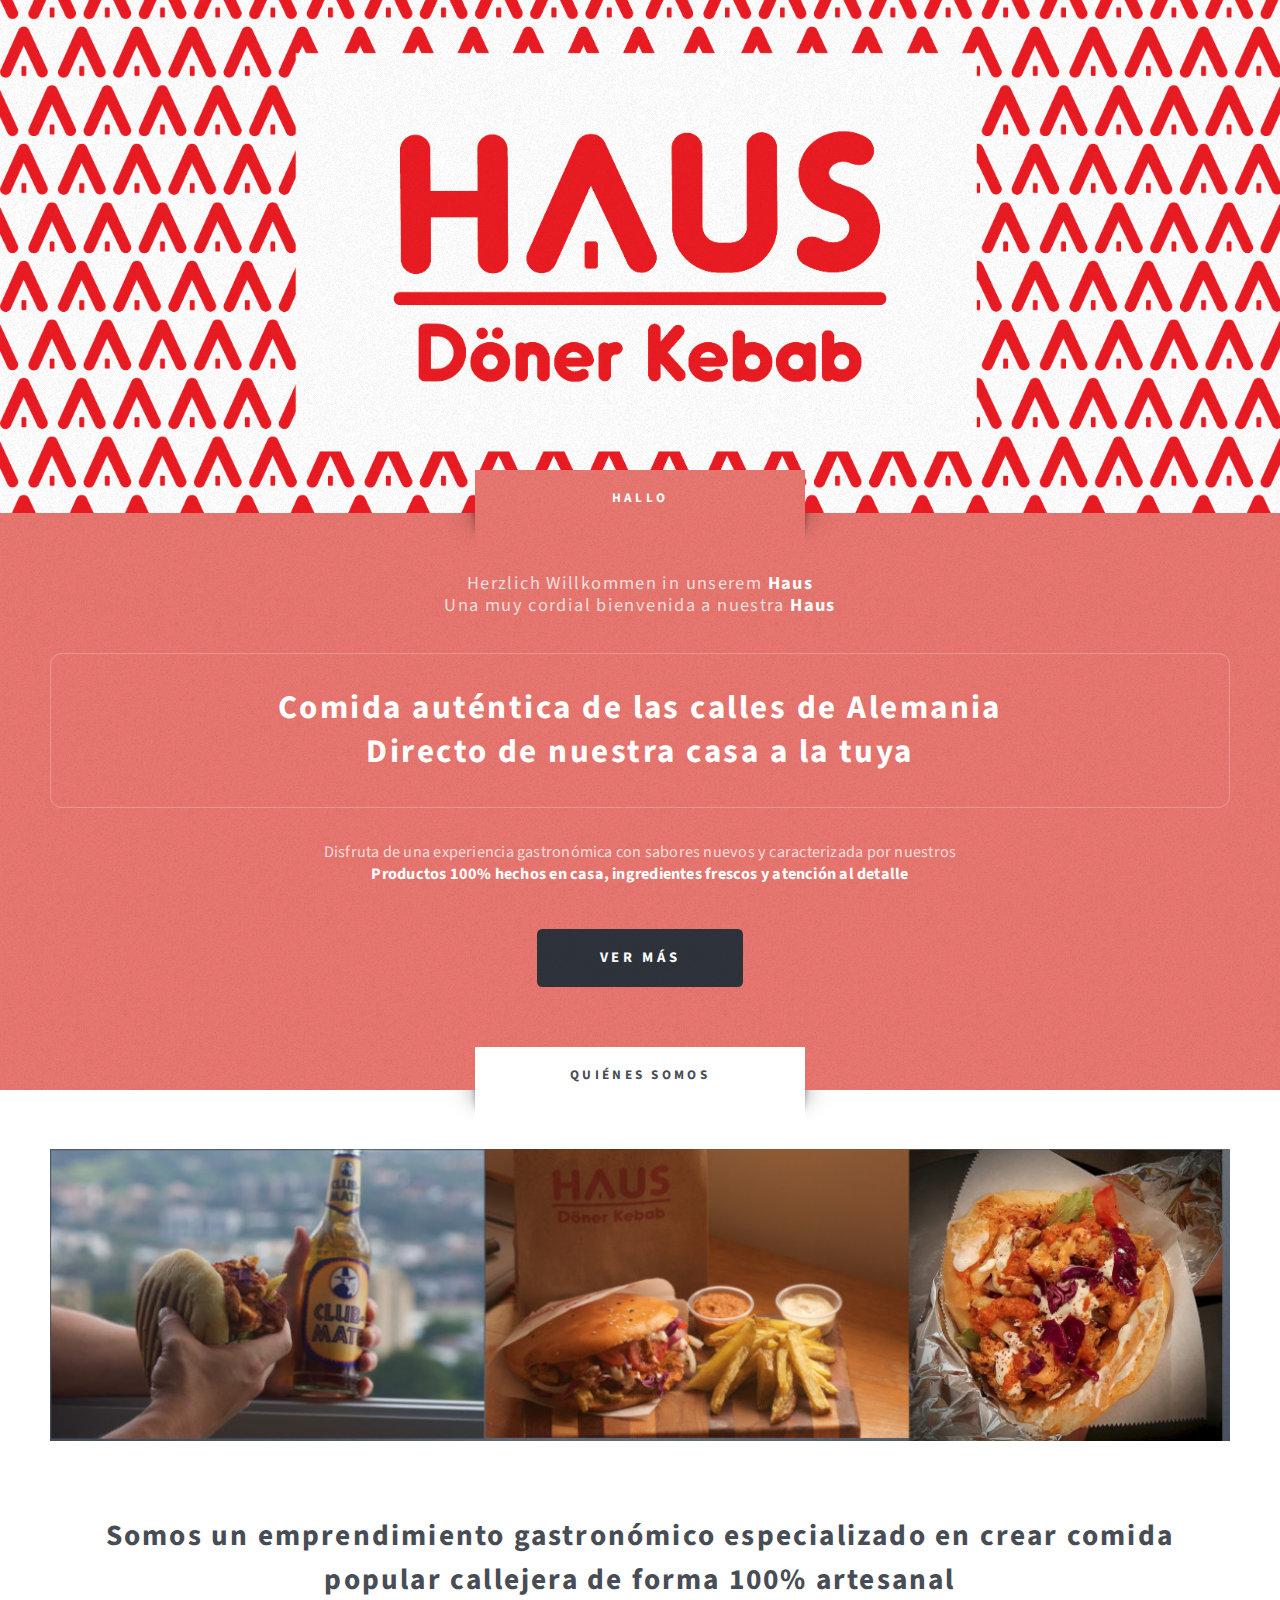
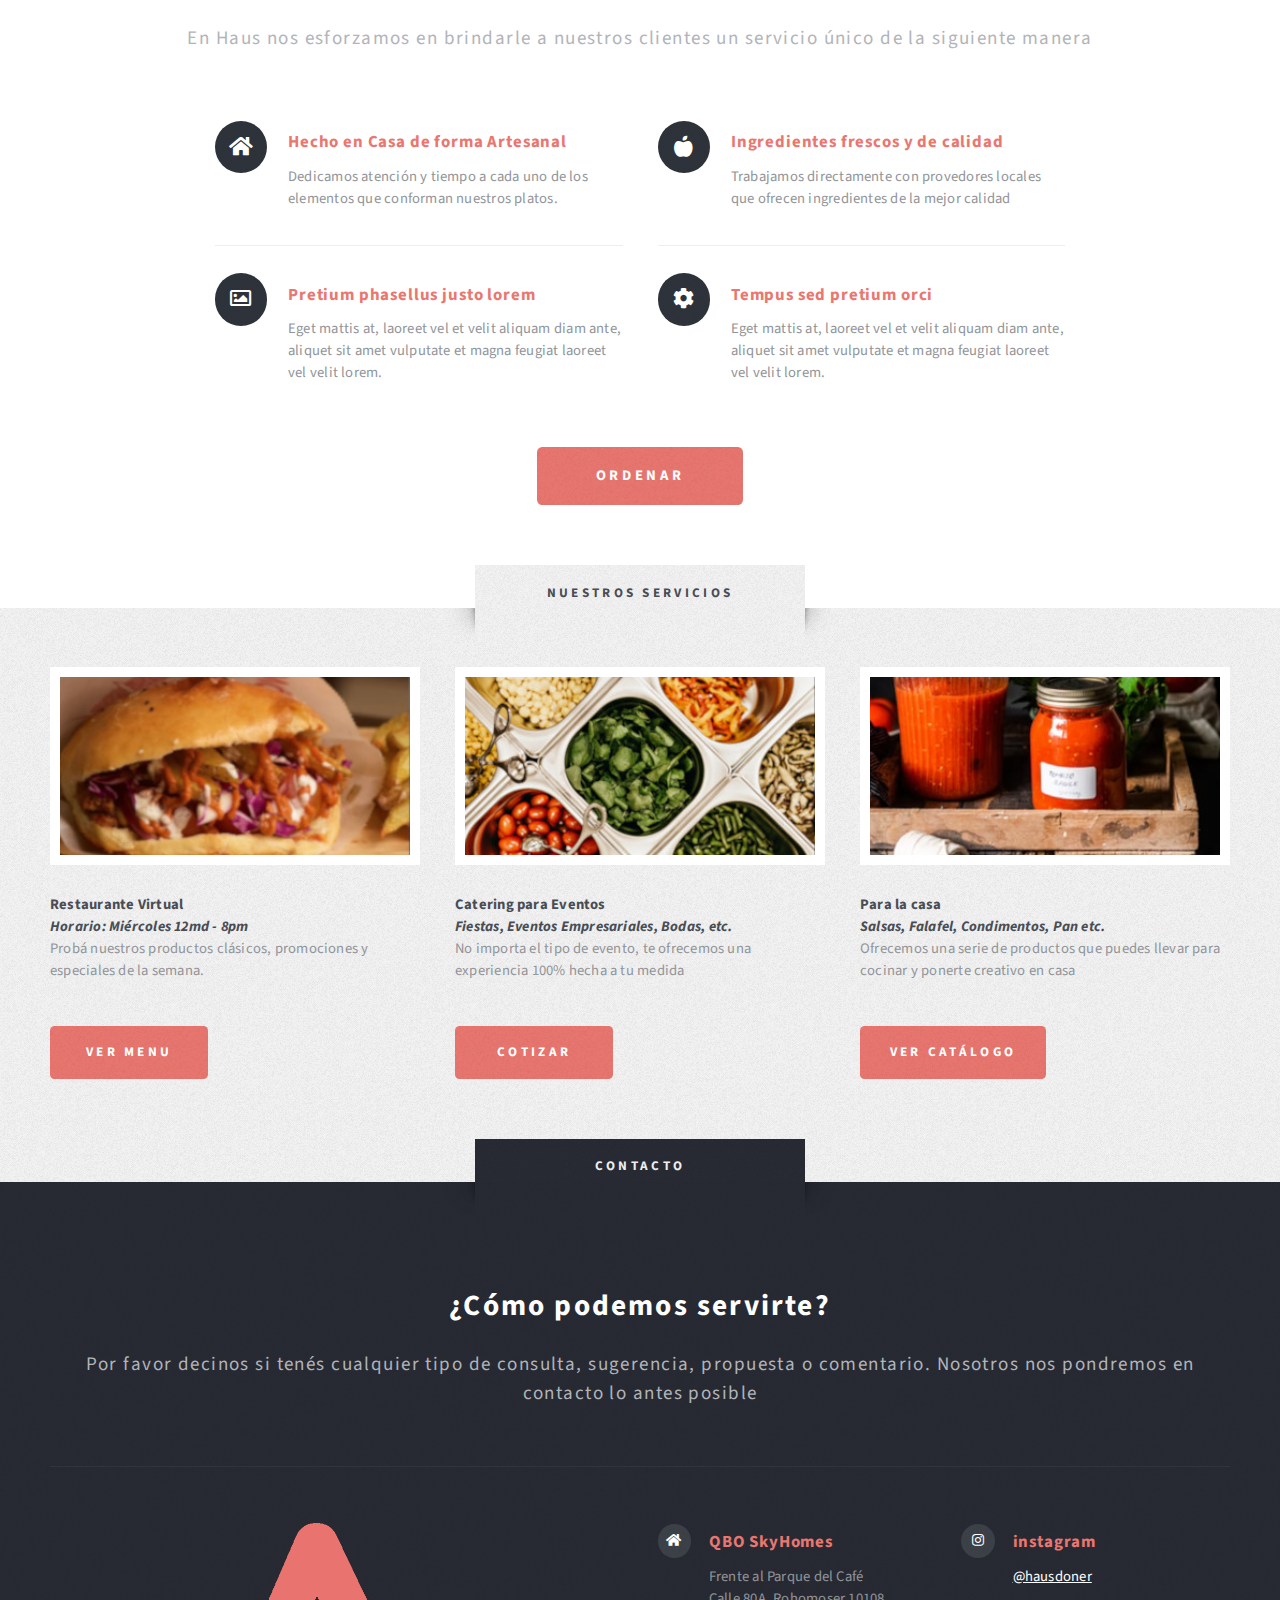
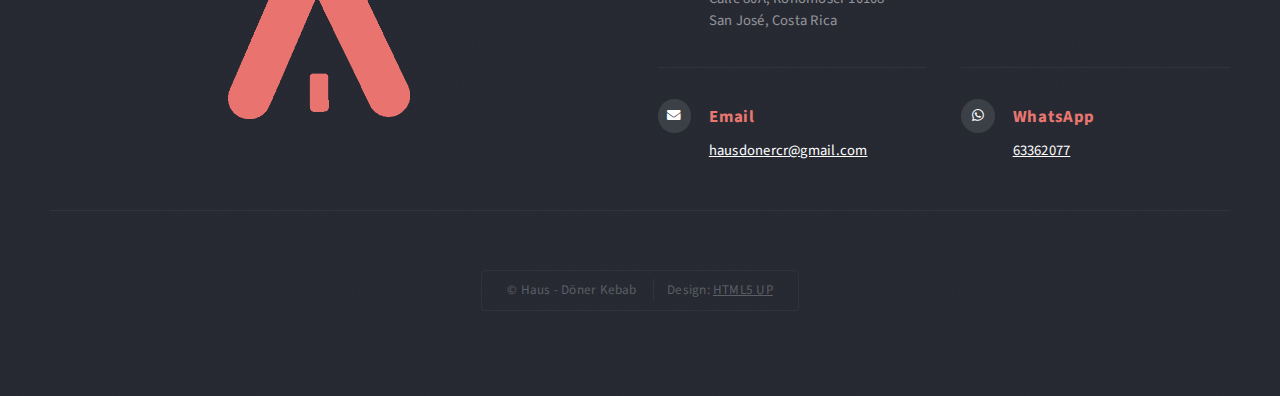
==== index.html @ 746ee737 "responsive logo" ====
<!DOCTYPE HTML>
<!--
	Escape Velocity by HTML5 UP
	html5up.net | @ajlkn
	Free for personal and commercial use under the CCA 3.0 license (html5up.net/license)
-->
<html>

<head>
	<title>Haus Döner Kebab</title>
	<meta charset="utf-8" />
	<meta name="viewport" content="width=device-width, initial-scale=1, user-scalable=no" />
	<link rel="stylesheet" href="assets/css/main.css" />
</head>

<body class="homepage is-preload">
	<div id="page-wrapper">

		<!-- Header -->
		<section id="header" class="wrapper">

			<!-- Logo -->
			<div id="logo">

			</div>

			<!-- Nav -->
			<nav id="nav">
				<ul>
					<li class="current"><a href="index.html">Home</a></li>
					<li><a href="#main">Quiénes Somos</a></li>
					<li><a href="right-sidebar.html">Right Sidebar</a></li>
					<li><a href="no-sidebar.html">No Sidebar</a></li>
				</ul>
			</nav>

		</section>

		<!-- Intro -->
		<section id="intro" class="wrapper style1">
			<div class="title">Hallo</div>
			<div class="container">
				<p class="style1">Herzlich Willkommen in unserem <strong>Haus</strong><br> Una muy
					cordial bienvenida a nuestra <strong>Haus</strong></p>
				<p class="style2">
					Comida auténtica de las calles de Alemania<br>
					Directo de nuestra casa a la tuya
				</p>
				<p class="style3">
					Disfruta de una experiencia gastronómica con sabores nuevos y caracterizada por
					nuestros<br>
					<strong>Productos 100% hechos en casa, ingredientes frescos y atención al
						detalle</strong>
				</p>
				<ul class="actions">
					<li><a href="#main" class="button style3 large">Ver más</a></li>
				</ul>
			</div>
		</section <!-- Main -->
		<section id="main" class="wrapper style2">
			<div class="title">Quiénes somos</div>
			<div class="container">

				<!-- Image -->
				<a href="#" class="image featured">
					<img src="images/pic01.jpg" alt="" />
				</a>

				<!-- Features -->
				<section id="features">
					<header class="style1">
						<h2>Somos un emprendimiento gastronómico especializado en crear comida
							popular callejera de forma 100% artesanal</h2>
						<p>En Haus nos esforzamos en brindarle a nuestros clientes un servicio
							único de la siguiente manera</p>
					</header>
					<div class="feature-list">
						<div class="row">
							<div class="col-6 col-12-medium">
								<section>
									<h3 class="icon solid fa-home">Hecho en Casa de forma Artesanal</h3>
									<p>Dedicamos atención y tiempo a cada uno de los elementos que conforman nuestros platos.
									</p>
								</section>
							</div>
							<div class="col-6 col-12-medium">
								<section>
									<h3 class="icon solid fa-apple-alt">Ingredientes frescos y de calidad</h3>
									<p>Trabajamos directamente con provedores locales que ofrecen ingredientes de la mejor calidad 
									</p>
								</section>
							</div>
							<div class="col-6 col-12-medium">
								<section>
									<h3 class="icon fa-image">Pretium phasellus
										justo lorem</h3>
									<p>Eget mattis at, laoreet vel et velit aliquam
										diam ante, aliquet sit amet vulputate et
										magna feugiat laoreet vel velit lorem.
									</p>
								</section>
							</div>
							<div class="col-6 col-12-medium">
								<section>
									<h3 class="icon solid fa-cog">Tempus sed pretium
										orci</h3>
									<p>Eget mattis at, laoreet vel et velit aliquam
										diam ante, aliquet sit amet vulputate et
										magna feugiat laoreet vel velit lorem.
									</p>
								</section>
							</div>

						</div>
					</div>
					<ul class="actions special">
						<li><a href="#servicios" class="button style1 large">Ordenar</a></li>
					</ul>
				</section>

			</div>
		</section>

		<!-- Highlights -->
		<section id="servicios" class="wrapper style3">
			<div class="title">Nuestros Servicios</div>
			<div class="container">
				<div class="row aln-center">
					<div class="col-4 col-12-medium">
						<section class="highlight">
							<a href="#" class="image featured"><img src="images/pic02.jpg"
									alt="" /></a>
							<h3><a href="https://hausdonerkebab.ola.click/products">Restaurante
									Virtual</a></h3>
							<p><em><strong>Horario: Miércoles 12md - 8pm</strong></em>
								<br>Probá nuestros productos clásicos, promociones y
								especiales de la semana.<br>
							</p>
							<ul class="actions">
								<li><a href="https://hausdonerkebab.ola.click/products"
										class="button style1">Ver Menu</a></li>
							</ul>
						</section>
					</div>
					<div class="col-4 col-12-medium">
						<section class="highlight">
							<a href="#" class="image featured"><img src="images/buffet1.jpg"
									alt="" /></a>
							<h3><a href="#">Catering para Eventos</a></h3>
							<p><em><strong>Fiestas, Eventos Empresariales, Bodas, etc. </strong></em><br>
							No importa el tipo de evento, te ofrecemos una experiencia 100% hecha a tu medida
							</p>
							<ul class="actions">
								<li><a href="#" class="button style1">Cotizar</a></li>
							</ul>
						</section>
					</div>
					<div class="col-4 col-12-medium">
						<section class="highlight">
							<a href="#" class="image featured"><img src="images/salsas.jpg"
									alt="" /></a>
							<h3><a href="#">Para la casa</a></h3>
							<p><em><strong>Salsas, Falafel, Condimentos, Pan
										etc.</strong></em><br>
								Ofrecemos una serie de productos que puedes llevar para
								cocinar y ponerte
								creativo en casa</p>
							<ul class="actions">
								<li><a href="https://wa.me/c/50663362077"
										class="button style1">Ver Catálogo</a>
								</li>
							</ul>
						</section>
					</div>
				</div>
			</div>
		</section>

		<!-- Footer -->
		<section id="footer" class="wrapper">
			<div class="title">Contacto</div>
			<div class="container">
				<header class="style1">
					<h2>¿Cómo podemos servirte?</h2>
					<p>
						Por favor decinos si tenés cualquier tipo de consulta, sugerencia,
						propuesta o comentario.
						Nosotros nos pondremos en contacto lo antes posible
					</p>
				</header>
				<div class="row">
					<div id="a-logo" class="col-6 col-12-medium"
						style="background: url('images/A-Logo2.png');background-size:30%;background-repeat: no-repeat; background-position: center;">
					</div>
					<div class="col-6 col-12-medium">

						<!-- Contact -->
						<section class="feature-list small">
							<div class="row">
								<div class="col-6 col-12-small">
									<section>
										<h3 class="icon solid fa-home">QBO
											SkyHomes
										</h3>
										<p>
											Frente al Parque del Café<br>
											Calle 80A, Rohomoser 10108<br>
											San José, Costa Rica
										</p>
									</section>
								</div>
								<div class="col-6 col-12-small">
									<section>
										<h3 class="icon brands fa-instagram">
											instagram</h3>
										<p>
											<a
												href="https://instagram.com/hausdoner">@hausdoner</a><br />
										</p>
									</section>
								</div>
								<div class="col-6 col-12-small">
									<section>
										<h3 class="icon solid fa-envelope">Email
										</h3>
										<p>
											<a
												href="mailto: hausdonercr@gmail.com">hausdonercr@gmail.com</a>
										</p>
									</section>
								</div>
								<div class="col-6 col-12-small">
									<section>
										<h3 class="icon brands fa-whatsapp">
											WhatsApp</h3>
										<p>
											<a
												href="https://wa.me/50663362077">63362077</a>
										</p>
									</section>
								</div>
							</div>
						</section>

					</div>
				</div>
				<div id="copyright">
					<ul>
						<li>&copy; Haus - Döner Kebab</li>
						<li>Design: <a href="http://html5up.net">HTML5 UP</a></li>
					</ul>
				</div>
			</div>
		</section>

	</div>

	<!-- Scripts -->
	<script src="assets/js/jquery.min.js"></script>
	<script src="assets/js/jquery.dropotron.min.js"></script>
	<script src="assets/js/browser.min.js"></script>
	<script src="assets/js/breakpoints.min.js"></script>
	<script src="assets/js/util.js"></script>
	<script src="assets/js/main.js"></script>

</body>

</html>
---- assets/css/main.css ----
@import url("fontawesome-all.min.css");
@import url("https://fonts.googleapis.com/css?family=Source+Sans+Pro:400,400italic,700,900");

/*
	Escape Velocity by HTML5 UP
	html5up.net | @ajlkn
	Free for personal and commercial use under the CCA 3.0 license (html5up.net/license)
*/

html, body, div, span, applet, object,
iframe, h1, h2, h3, h4, h5, h6, p, blockquote,
pre, a, abbr, acronym, address, big, cite,
code, del, dfn, em, img, ins, kbd, q, s, samp,
small, strike, strong, sub, sup, tt, var, b,
u, i, center, dl, dt, dd, ol, ul, li, fieldset,
form, label, legend, table, caption, tbody,
tfoot, thead, tr, th, td, article, aside,
canvas, details, embed, figure, figcaption,
footer, header, hgroup, menu, nav, output, ruby,
section, summary, time, mark, audio, video {
	margin: 0;
	padding: 0;
	border: 0;
	font-size: 100%;
	font: inherit;
	vertical-align: baseline;}

article, aside, details, figcaption, figure,
footer, header, hgroup, menu, nav, section {
	display: block;}

body {
	line-height: 1;
}

ol, ul {
	list-style: none;
}

blockquote, q {
	quotes: none;
}

	blockquote:before, blockquote:after, q:before, q:after {
		content: '';
		content: none;
	}

table {
	border-collapse: collapse;
	border-spacing: 0;
}

body {
	-webkit-text-size-adjust: none;
}

mark {
	background-color: transparent;
	color: inherit;
}

input::-moz-focus-inner {
	border: 0;
	padding: 0;
}

input, select, textarea {
	-moz-appearance: none;
	-webkit-appearance: none;
	-ms-appearance: none;
	appearance: none;
}

/* Basic */

	@-ms-viewport {
		width: device-width;
	}

	html {
		box-sizing: border-box;
	}

	*, *:before, *:after {
		box-sizing: inherit;
	}

	body.is-preload *, body.is-preload *:before, body.is-preload *:after {
		-moz-animation: none !important;
		-webkit-animation: none !important;
		-ms-animation: none !important;
		animation: none !important;
		-moz-transition: none !important;
		-webkit-transition: none !important;
		-ms-transition: none !important;
		transition: none !important;
	}

	body, input, textarea, select {
		font-family: 'Source Sans Pro', sans-serif;
		font-weight: 400;
		color: #919499;
		font-size: 14pt;
		line-height: 1.75em;
		letter-spacing: 0.025em;
	}

	h1, h2, h3, h4, h5, h6 {
		font-weight: 700;
		color: #484d55;
	}

		h1 a, h2 a, h3 a, h4 a, h5 a, h6 a {
			color: inherit;
			text-decoration: none;
		}

	a {
		-moz-transition: color .25s ease-in-out;
		-webkit-transition: color .25s ease-in-out;
		-ms-transition: color .25s ease-in-out;
		transition: color .25s ease-in-out;
		text-decoration: underline;
		color: #717479;
	}

		a:hover {
			text-decoration: none;
		}

	strong, b {
		font-weight: 700;
		color: #484d55;
	}

	blockquote {
		border-left: solid 0.5em #ddd;
		padding: 1em 0 1em 2em;
		font-style: italic;
	}

	em, i {
		font-style: italic;
	}

	hr {
		border: 0;
		border-top: solid 1px #ddd;
		margin: 2em 0 2em 0;
	}

	sub {
		position: relative;
		top: 0.5em;
		font-size: 0.8em;
	}

	sup {
		position: relative;
		top: -0.5em;
		font-size: 0.8em;
	}

	.nobr {
		white-space: nowrap;
	}

	br.clear {
		clear: both;
	}

	p, ul, ol, dl, table, blockquote, form {
		margin-bottom: 2em;
	}

/* Container */

	.container {
		margin: 0 auto;
		max-width: 100%;
		width: 68em;
	}

		@media screen and (max-width: 1680px) {

			.container {
				width: 70em;
			}

		}

		@media screen and (max-width: 1280px) {

			.container {
				width: calc(100% - 100px);
			}

		}

		@media screen and (max-width: 980px) {

			.container {
				width: calc(100% - 100px);
			}

		}

		@media screen and (max-width: 736px) {

			.container {
				width: calc(100% - 40px);
			}

		}

/* Row */

	.row {
		display: flex;
		flex-wrap: wrap;
		box-sizing: border-box;
		align-items: stretch;
	}

		.row > * {
			box-sizing: border-box;
		}

		.row.gtr-uniform > * > :last-child {
			margin-bottom: 0;
		}

		.row.aln-left {
			justify-content: flex-start;
		}

		.row.aln-center {
			justify-content: center;
		}

		.row.aln-right {
			justify-content: flex-end;
		}

		.row.aln-top {
			align-items: flex-start;
		}

		.row.aln-middle {
			align-items: center;
		}

		.row.aln-bottom {
			align-items: flex-end;
		}

		.row > .imp {
			order: -1;
		}

		.row > .col-1 {
			width: 8.33333%;
		}

		.row > .off-1 {
			margin-left: 8.33333%;
		}

		.row > .col-2 {
			width: 16.66667%;
		}

		.row > .off-2 {
			margin-left: 16.66667%;
		}

		.row > .col-3 {
			width: 25%;
		}

		.row > .off-3 {
			margin-left: 25%;
		}

		.row > .col-4 {
			width: 33.33333%;
		}

		.row > .off-4 {
			margin-left: 33.33333%;
		}

		.row > .col-5 {
			width: 41.66667%;
		}

		.row > .off-5 {
			margin-left: 41.66667%;
		}

		.row > .col-6 {
			width: 50%;
		}

		.row > .off-6 {
			margin-left: 50%;
		}

		.row > .col-7 {
			width: 58.33333%;
		}

		.row > .off-7 {
			margin-left: 58.33333%;
		}

		.row > .col-8 {
			width: 66.66667%;
		}

		.row > .off-8 {
			margin-left: 66.66667%;
		}

		.row > .col-9 {
			width: 75%;
		}

		.row > .off-9 {
			margin-left: 75%;
		}

		.row > .col-10 {
			width: 83.33333%;
		}

		.row > .off-10 {
			margin-left: 83.33333%;
		}

		.row > .col-11 {
			width: 91.66667%;
		}

		.row > .off-11 {
			margin-left: 91.66667%;
		}

		.row > .col-12 {
			width: 100%;
		}

		.row > .off-12 {
			margin-left: 100%;
		}

		.row.gtr-0 {
			margin-top: 0px;
			margin-left: 0px;
		}

			.row.gtr-0 > * {
				padding: 0px 0 0 0px;
			}

			.row.gtr-0.gtr-uniform {
				margin-top: 0px;
			}

				.row.gtr-0.gtr-uniform > * {
					padding-top: 0px;
				}

		.row.gtr-25 {
			margin-top: -12.5px;
			margin-left: -12.5px;
		}

			.row.gtr-25 > * {
				padding: 12.5px 0 0 12.5px;
			}

			.row.gtr-25.gtr-uniform {
				margin-top: -12.5px;
			}

				.row.gtr-25.gtr-uniform > * {
					padding-top: 12.5px;
				}

		.row.gtr-50 {
			margin-top: -25px;
			margin-left: -25px;
		}

			.row.gtr-50 > * {
				padding: 25px 0 0 25px;
			}

			.row.gtr-50.gtr-uniform {
				margin-top: -25px;
			}

				.row.gtr-50.gtr-uniform > * {
					padding-top: 25px;
				}

		.row {
			margin-top: -50px;
			margin-left: -50px;
		}

			.row > * {
				padding: 50px 0 0 50px;
			}

			.row.gtr-uniform {
				margin-top: -50px;
			}

				.row.gtr-uniform > * {
					padding-top: 50px;
				}

		.row.gtr-150 {
			margin-top: -75px;
			margin-left: -75px;
		}

			.row.gtr-150 > * {
				padding: 75px 0 0 75px;
			}

			.row.gtr-150.gtr-uniform {
				margin-top: -75px;
			}

				.row.gtr-150.gtr-uniform > * {
					padding-top: 75px;
				}

		.row.gtr-200 {
			margin-top: -100px;
			margin-left: -100px;
		}

			.row.gtr-200 > * {
				padding: 100px 0 0 100px;
			}

			.row.gtr-200.gtr-uniform {
				margin-top: -100px;
			}

				.row.gtr-200.gtr-uniform > * {
					padding-top: 100px;
				}

		@media screen and (max-width: 1680px) {

			.row {
				display: flex;
				flex-wrap: wrap;
				box-sizing: border-box;
				align-items: stretch;
			}

				.row > * {
					box-sizing: border-box;
				}

				.row.gtr-uniform > * > :last-child {
					margin-bottom: 0;
				}

				.row.aln-left {
					justify-content: flex-start;
				}

				.row.aln-center {
					justify-content: center;
				}

				.row.aln-right {
					justify-content: flex-end;
				}

				.row.aln-top {
					align-items: flex-start;
				}

				.row.aln-middle {
					align-items: center;
				}

				.row.aln-bottom {
					align-items: flex-end;
				}

				.row > .imp-xlarge {
					order: -1;
				}

				.row > .col-1-xlarge {
					width: 8.33333%;
				}

				.row > .off-1-xlarge {
					margin-left: 8.33333%;
				}

				.row > .col-2-xlarge {
					width: 16.66667%;
				}

				.row > .off-2-xlarge {
					margin-left: 16.66667%;
				}

				.row > .col-3-xlarge {
					width: 25%;
				}

				.row > .off-3-xlarge {
					margin-left: 25%;
				}

				.row > .col-4-xlarge {
					width: 33.33333%;
				}

				.row > .off-4-xlarge {
					margin-left: 33.33333%;
				}

				.row > .col-5-xlarge {
					width: 41.66667%;
				}

				.row > .off-5-xlarge {
					margin-left: 41.66667%;
				}

				.row > .col-6-xlarge {
					width: 50%;
				}

				.row > .off-6-xlarge {
					margin-left: 50%;
				}

				.row > .col-7-xlarge {
					width: 58.33333%;
				}

				.row > .off-7-xlarge {
					margin-left: 58.33333%;
				}

				.row > .col-8-xlarge {
					width: 66.66667%;
				}

				.row > .off-8-xlarge {
					margin-left: 66.66667%;
				}

				.row > .col-9-xlarge {
					width: 75%;
				}

				.row > .off-9-xlarge {
					margin-left: 75%;
				}

				.row > .col-10-xlarge {
					width: 83.33333%;
				}

				.row > .off-10-xlarge {
					margin-left: 83.33333%;
				}

				.row > .col-11-xlarge {
					width: 91.66667%;
				}

				.row > .off-11-xlarge {
					margin-left: 91.66667%;
				}

				.row > .col-12-xlarge {
					width: 100%;
				}

				.row > .off-12-xlarge {
					margin-left: 100%;
				}

				.row.gtr-0 {
					margin-top: 0px;
					margin-left: 0px;
				}

					.row.gtr-0 > * {
						padding: 0px 0 0 0px;
					}

					.row.gtr-0.gtr-uniform {
						margin-top: 0px;
					}

						.row.gtr-0.gtr-uniform > * {
							padding-top: 0px;
						}

				.row.gtr-25 {
					margin-top: -12.5px;
					margin-left: -12.5px;
				}

					.row.gtr-25 > * {
						padding: 12.5px 0 0 12.5px;
					}

					.row.gtr-25.gtr-uniform {
						margin-top: -12.5px;
					}

						.row.gtr-25.gtr-uniform > * {
							padding-top: 12.5px;
						}

				.row.gtr-50 {
					margin-top: -25px;
					margin-left: -25px;
				}

					.row.gtr-50 > * {
						padding: 25px 0 0 25px;
					}

					.row.gtr-50.gtr-uniform {
						margin-top: -25px;
					}

						.row.gtr-50.gtr-uniform > * {
							padding-top: 25px;
						}

				.row {
					margin-top: -50px;
					margin-left: -50px;
				}

					.row > * {
						padding: 50px 0 0 50px;
					}

					.row.gtr-uniform {
						margin-top: -50px;
					}

						.row.gtr-uniform > * {
							padding-top: 50px;
						}

				.row.gtr-150 {
					margin-top: -75px;
					margin-left: -75px;
				}

					.row.gtr-150 > * {
						padding: 75px 0 0 75px;
					}

					.row.gtr-150.gtr-uniform {
						margin-top: -75px;
					}

						.row.gtr-150.gtr-uniform > * {
							padding-top: 75px;
						}

				.row.gtr-200 {
					margin-top: -100px;
					margin-left: -100px;
				}

					.row.gtr-200 > * {
						padding: 100px 0 0 100px;
					}

					.row.gtr-200.gtr-uniform {
						margin-top: -100px;
					}

						.row.gtr-200.gtr-uniform > * {
							padding-top: 100px;
						}

		}

		@media screen and (max-width: 1280px) {

			.row {
				display: flex;
				flex-wrap: wrap;
				box-sizing: border-box;
				align-items: stretch;
			}

				.row > * {
					box-sizing: border-box;
				}

				.row.gtr-uniform > * > :last-child {
					margin-bottom: 0;
				}

				.row.aln-left {
					justify-content: flex-start;
				}

				.row.aln-center {
					justify-content: center;
				}

				.row.aln-right {
					justify-content: flex-end;
				}

				.row.aln-top {
					align-items: flex-start;
				}

				.row.aln-middle {
					align-items: center;
				}

				.row.aln-bottom {
					align-items: flex-end;
				}

				.row > .imp-large {
					order: -1;
				}

				.row > .col-1-large {
					width: 8.33333%;
				}

				.row > .off-1-large {
					margin-left: 8.33333%;
				}

				.row > .col-2-large {
					width: 16.66667%;
				}

				.row > .off-2-large {
					margin-left: 16.66667%;
				}

				.row > .col-3-large {
					width: 25%;
				}

				.row > .off-3-large {
					margin-left: 25%;
				}

				.row > .col-4-large {
					width: 33.33333%;
				}

				.row > .off-4-large {
					margin-left: 33.33333%;
				}

				.row > .col-5-large {
					width: 41.66667%;
				}

				.row > .off-5-large {
					margin-left: 41.66667%;
				}

				.row > .col-6-large {
					width: 50%;
				}

				.row > .off-6-large {
					margin-left: 50%;
				}

				.row > .col-7-large {
					width: 58.33333%;
				}

				.row > .off-7-large {
					margin-left: 58.33333%;
				}

				.row > .col-8-large {
					width: 66.66667%;
				}

				.row > .off-8-large {
					margin-left: 66.66667%;
				}

				.row > .col-9-large {
					width: 75%;
				}

				.row > .off-9-large {
					margin-left: 75%;
				}

				.row > .col-10-large {
					width: 83.33333%;
				}

				.row > .off-10-large {
					margin-left: 83.33333%;
				}

				.row > .col-11-large {
					width: 91.66667%;
				}

				.row > .off-11-large {
					margin-left: 91.66667%;
				}

				.row > .col-12-large {
					width: 100%;
				}

				.row > .off-12-large {
					margin-left: 100%;
				}

				.row.gtr-0 {
					margin-top: 0px;
					margin-left: 0px;
				}

					.row.gtr-0 > * {
						padding: 0px 0 0 0px;
					}

					.row.gtr-0.gtr-uniform {
						margin-top: 0px;
					}

						.row.gtr-0.gtr-uniform > * {
							padding-top: 0px;
						}

				.row.gtr-25 {
					margin-top: -8.75px;
					margin-left: -8.75px;
				}

					.row.gtr-25 > * {
						padding: 8.75px 0 0 8.75px;
					}

					.row.gtr-25.gtr-uniform {
						margin-top: -8.75px;
					}

						.row.gtr-25.gtr-uniform > * {
							padding-top: 8.75px;
						}

				.row.gtr-50 {
					margin-top: -17.5px;
					margin-left: -17.5px;
				}

					.row.gtr-50 > * {
						padding: 17.5px 0 0 17.5px;
					}

					.row.gtr-50.gtr-uniform {
						margin-top: -17.5px;
					}

						.row.gtr-50.gtr-uniform > * {
							padding-top: 17.5px;
						}

				.row {
					margin-top: -35px;
					margin-left: -35px;
				}

					.row > * {
						padding: 35px 0 0 35px;
					}

					.row.gtr-uniform {
						margin-top: -35px;
					}

						.row.gtr-uniform > * {
							padding-top: 35px;
						}

				.row.gtr-150 {
					margin-top: -52.5px;
					margin-left: -52.5px;
				}

					.row.gtr-150 > * {
						padding: 52.5px 0 0 52.5px;
					}

					.row.gtr-150.gtr-uniform {
						margin-top: -52.5px;
					}

						.row.gtr-150.gtr-uniform > * {
							padding-top: 52.5px;
						}

				.row.gtr-200 {
					margin-top: -70px;
					margin-left: -70px;
				}

					.row.gtr-200 > * {
						padding: 70px 0 0 70px;
					}

					.row.gtr-200.gtr-uniform {
						margin-top: -70px;
					}

						.row.gtr-200.gtr-uniform > * {
							padding-top: 70px;
						}

		}

		@media screen and (max-width: 980px) {

			.row {
				display: flex;
				flex-wrap: wrap;
				box-sizing: border-box;
				align-items: stretch;
			}

				.row > * {
					box-sizing: border-box;
				}

				.row.gtr-uniform > * > :last-child {
					margin-bottom: 0;
				}

				.row.aln-left {
					justify-content: flex-start;
				}

				.row.aln-center {
					justify-content: center;
				}

				.row.aln-right {
					justify-content: flex-end;
				}

				.row.aln-top {
					align-items: flex-start;
				}

				.row.aln-middle {
					align-items: center;
				}

				.row.aln-bottom {
					align-items: flex-end;
				}

				.row > .imp-medium {
					order: -1;
				}

				.row > .col-1-medium {
					width: 8.33333%;
				}

				.row > .off-1-medium {
					margin-left: 8.33333%;
				}

				.row > .col-2-medium {
					width: 16.66667%;
				}

				.row > .off-2-medium {
					margin-left: 16.66667%;
				}

				.row > .col-3-medium {
					width: 25%;
				}

				.row > .off-3-medium {
					margin-left: 25%;
				}

				.row > .col-4-medium {
					width: 33.33333%;
				}

				.row > .off-4-medium {
					margin-left: 33.33333%;
				}

				.row > .col-5-medium {
					width: 41.66667%;
				}

				.row > .off-5-medium {
					margin-left: 41.66667%;
				}

				.row > .col-6-medium {
					width: 50%;
				}

				.row > .off-6-medium {
					margin-left: 50%;
				}

				.row > .col-7-medium {
					width: 58.33333%;
				}

				.row > .off-7-medium {
					margin-left: 58.33333%;
				}

				.row > .col-8-medium {
					width: 66.66667%;
				}

				.row > .off-8-medium {
					margin-left: 66.66667%;
				}

				.row > .col-9-medium {
					width: 75%;
				}

				.row > .off-9-medium {
					margin-left: 75%;
				}

				.row > .col-10-medium {
					width: 83.33333%;
				}

				.row > .off-10-medium {
					margin-left: 83.33333%;
				}

				.row > .col-11-medium {
					width: 91.66667%;
				}

				.row > .off-11-medium {
					margin-left: 91.66667%;
				}

				.row > .col-12-medium {
					width: 100%;
				}

				.row > .off-12-medium {
					margin-left: 100%;
				}

				.row.gtr-0 {
					margin-top: 0px;
					margin-left: 0px;
				}

					.row.gtr-0 > * {
						padding: 0px 0 0 0px;
					}

					.row.gtr-0.gtr-uniform {
						margin-top: 0px;
					}

						.row.gtr-0.gtr-uniform > * {
							padding-top: 0px;
						}

				.row.gtr-25 {
					margin-top: -12.5px;
					margin-left: -12.5px;
				}

					.row.gtr-25 > * {
						padding: 12.5px 0 0 12.5px;
					}

					.row.gtr-25.gtr-uniform {
						margin-top: -12.5px;
					}

						.row.gtr-25.gtr-uniform > * {
							padding-top: 12.5px;
						}

				.row.gtr-50 {
					margin-top: -25px;
					margin-left: -25px;
				}

					.row.gtr-50 > * {
						padding: 25px 0 0 25px;
					}

					.row.gtr-50.gtr-uniform {
						margin-top: -25px;
					}

						.row.gtr-50.gtr-uniform > * {
							padding-top: 25px;
						}

				.row {
					margin-top: -50px;
					margin-left: -50px;
				}

					.row > * {
						padding: 50px 0 0 50px;
					}

					.row.gtr-uniform {
						margin-top: -50px;
					}

						.row.gtr-uniform > * {
							padding-top: 50px;
						}

				.row.gtr-150 {
					margin-top: -75px;
					margin-left: -75px;
				}

					.row.gtr-150 > * {
						padding: 75px 0 0 75px;
					}

					.row.gtr-150.gtr-uniform {
						margin-top: -75px;
					}

						.row.gtr-150.gtr-uniform > * {
							padding-top: 75px;
						}

				.row.gtr-200 {
					margin-top: -100px;
					margin-left: -100px;
				}

					.row.gtr-200 > * {
						padding: 100px 0 0 100px;
					}

					.row.gtr-200.gtr-uniform {
						margin-top: -100px;
					}

						.row.gtr-200.gtr-uniform > * {
							padding-top: 100px;
						}

		}

		@media screen and (max-width: 736px) {

			.row {
				display: flex;
				flex-wrap: wrap;
				box-sizing: border-box;
				align-items: stretch;
			}

				.row > * {
					box-sizing: border-box;
				}

				.row.gtr-uniform > * > :last-child {
					margin-bottom: 0;
				}

				.row.aln-left {
					justify-content: flex-start;
				}

				.row.aln-center {
					justify-content: center;
				}

				.row.aln-right {
					justify-content: flex-end;
				}

				.row.aln-top {
					align-items: flex-start;
				}

				.row.aln-middle {
					align-items: center;
				}

				.row.aln-bottom {
					align-items: flex-end;
				}

				.row > .imp-small {
					order: -1;
				}

				.row > .col-1-small {
					width: 8.33333%;
				}

				.row > .off-1-small {
					margin-left: 8.33333%;
				}

				.row > .col-2-small {
					width: 16.66667%;
				}

				.row > .off-2-small {
					margin-left: 16.66667%;
				}

				.row > .col-3-small {
					width: 25%;
				}

				.row > .off-3-small {
					margin-left: 25%;
				}

				.row > .col-4-small {
					width: 33.33333%;
				}

				.row > .off-4-small {
					margin-left: 33.33333%;
				}

				.row > .col-5-small {
					width: 41.66667%;
				}

				.row > .off-5-small {
					margin-left: 41.66667%;
				}

				.row > .col-6-small {
					width: 50%;
				}

				.row > .off-6-small {
					margin-left: 50%;
				}

				.row > .col-7-small {
					width: 58.33333%;
				}

				.row > .off-7-small {
					margin-left: 58.33333%;
				}

				.row > .col-8-small {
					width: 66.66667%;
				}

				.row > .off-8-small {
					margin-left: 66.66667%;
				}

				.row > .col-9-small {
					width: 75%;
				}

				.row > .off-9-small {
					margin-left: 75%;
				}

				.row > .col-10-small {
					width: 83.33333%;
				}

				.row > .off-10-small {
					margin-left: 83.33333%;
				}

				.row > .col-11-small {
					width: 91.66667%;
				}

				.row > .off-11-small {
					margin-left: 91.66667%;
				}

				.row > .col-12-small {
					width: 100%;
				}

				.row > .off-12-small {
					margin-left: 100%;
				}

				.row.gtr-0 {
					margin-top: 0px;
					margin-left: 0px;
				}

					.row.gtr-0 > * {
						padding: 0px 0 0 0px;
					}

					.row.gtr-0.gtr-uniform {
						margin-top: 0px;
					}

						.row.gtr-0.gtr-uniform > * {
							padding-top: 0px;
						}

				.row.gtr-25 {
					margin-top: -7.5px;
					margin-left: -7.5px;
				}

					.row.gtr-25 > * {
						padding: 7.5px 0 0 7.5px;
					}

					.row.gtr-25.gtr-uniform {
						margin-top: -7.5px;
					}

						.row.gtr-25.gtr-uniform > * {
							padding-top: 7.5px;
						}

				.row.gtr-50 {
					margin-top: -15px;
					margin-left: -15px;
				}

					.row.gtr-50 > * {
						padding: 15px 0 0 15px;
					}

					.row.gtr-50.gtr-uniform {
						margin-top: -15px;
					}

						.row.gtr-50.gtr-uniform > * {
							padding-top: 15px;
						}

				.row {
					margin-top: -30px;
					margin-left: -30px;
				}

					.row > * {
						padding: 30px 0 0 30px;
					}

					.row.gtr-uniform {
						margin-top: -30px;
					}

						.row.gtr-uniform > * {
							padding-top: 30px;
						}

				.row.gtr-150 {
					margin-top: -45px;
					margin-left: -45px;
				}

					.row.gtr-150 > * {
						padding: 45px 0 0 45px;
					}

					.row.gtr-150.gtr-uniform {
						margin-top: -45px;
					}

						.row.gtr-150.gtr-uniform > * {
							padding-top: 45px;
						}

				.row.gtr-200 {
					margin-top: -60px;
					margin-left: -60px;
				}

					.row.gtr-200 > * {
						padding: 60px 0 0 60px;
					}

					.row.gtr-200.gtr-uniform {
						margin-top: -60px;
					}

						.row.gtr-200.gtr-uniform > * {
							padding-top: 60px;
						}

		}

/* Section/Article */

	section,
	article {
		margin: 0 0 4em 0;
	}

	section > :last-child,
	article > :last-child,
	section:last-child,
	article:last-child {
		margin-bottom: 0;
	}

	header.style1 {
		text-align: center;
		padding: 3em 0 3em 0;
	}

		header.style1 h2 {
			font-weight: 700;
			font-size: 2em;
			letter-spacing: 0.075em;
			line-height: 1.5em;
		}

		header.style1 p {
			color: #b1b4b9;
			display: block;
			margin: 1.15em 0 0 0;
			font-size: 1.3em;
			letter-spacing: 0.075em;
			line-height: 1.5em;
		}

/* Table */

	table {
		width: 100%;
	}

		table.default {
			width: 100%;
		}

			table.default tbody tr:nth-child(2n+2) {
				background: #f4f4f4;
			}

			table.default td {
				padding: 0.5em 1em 0.5em 1em;
			}

			table.default th {
				text-align: left;
				font-weight: 400;
				padding: 0.5em 1em 0.5em 1em;
			}

			table.default thead {
				background: #484d55;
				color: #fff;
			}

			table.default tfoot {
				background: #eee;
			}

/* Form */

	form label {
		display: block;
		font-weight: 700;
		color: #484d55;
		margin: 0.25em 0 0.5em 0;
	}

	form input[type="text"],
	form input[type="email"],
	form input[type="password"],
	form select,
	form textarea {
		-moz-transition: all .25s ease-in-out;
		-webkit-transition: all .25s ease-in-out;
		-ms-transition: all .25s ease-in-out;
		transition: all .25s ease-in-out;
		-webkit-appearance: none;
		display: block;
		border: 0;
		background: #eee;
		box-shadow: inset 0px 0px 1px 0px #a0a1a7;
		border-radius: 0.35em;
		width: 100%;
		padding: 0.75em 1em 0.75em 1em;
	}

		form input[type="text"]:focus,
		form input[type="email"]:focus,
		form input[type="password"]:focus,
		form select:focus,
		form textarea:focus {
			background: #f8f8f8;
		}

	form input[type="text"],
	form input[type="email"]
	input[type="password"] {
		line-height: 1em;
	}

	form select {
		line-height: 1em;
	}

	form textarea {
		min-height: 8em;
	}

	form ul.actions {
		margin-top: 0;
	}

	form ::-webkit-input-placeholder {
		color: #555 !important;
		font-style: italic;
		line-height: 1.35em;
	}

	form :-moz-placeholder {
		color: #555 !important;
		font-style: italic;
	}

	form ::-moz-placeholder {
		color: #555 !important;
		font-style: italic;
	}

	form :-ms-input-placeholder {
		color: #555 !important;
		font-style: italic;
	}

	form ::-moz-focus-inner {
		border: 0;
	}

/* Image */

	.image {
		display: inline-block;
	}

		.image img {
			display: block;
			width: 100%;
		}

		.image.fit {
			display: block;
			width: 100%;
		}

		.image.left {
			float: left;
			margin: 0 2em 2em 0;
		}

		.image.centered {
			display: block;
			margin: 0 0 2em 0;
		}

			.image.centered img {
				margin: 0 auto;
				width: auto;
			}

		.image.featured {
			display: block;
			width: 100%;
			margin: 0 0 2em 0;
		}

/* Button */

	input[type="button"],
	input[type="submit"],
	input[type="reset"],
	button,
	.button {
		-moz-transition: all .25s ease-in-out;
		-webkit-transition: all .25s ease-in-out;
		-ms-transition: all .25s ease-in-out;
		transition: all .25s ease-in-out;
		display: inline-block;
		background: #444;
		text-align: center;
		text-transform: uppercase;
		font-weight: 700;
		letter-spacing: 0.25em;
		text-decoration: none;
		border-radius: 0.35em;
		border: 0;
		outline: 0;
		cursor: pointer;
		padding: 0 2.25em 0 2.25em;
		font-size: 0.9em;
		min-width: 12em;
		height: 4em;
		line-height: 4em;
	}

		input[type="button"]:hover,
		input[type="submit"]:hover,
		input[type="reset"]:hover,
		button:hover,
		.button:hover {
			background-color: #f98780;
		}

		input[type="button"].large,
		input[type="submit"].large,
		input[type="reset"].large,
		button.large,
		.button.large {
			font-size: 1em;
			min-width: 14em;
		}

		input[type="button"].style1,
		input[type="submit"].style1,
		input[type="reset"].style1,
		button.style1,
		.button.style1 {
			background: #e97770 url("images/overlay.png");
			color: #fff;
		}

			input[type="button"].style1:hover,
			input[type="submit"].style1:hover,
			input[type="reset"].style1:hover,
			button.style1:hover,
			.button.style1:hover {
				background-color: #f98780;
			}

			input[type="button"].style1:active,
			input[type="submit"].style1:active,
			input[type="reset"].style1:active,
			button.style1:active,
			.button.style1:active {
				background-color: #d96760;
			}

		input[type="button"].style2,
		input[type="submit"].style2,
		input[type="reset"].style2,
		button.style2,
		.button.style2 {
			background: none;
			color: #606167;
			box-shadow: inset 0px 0px 2px 0px #a0a1a7;
		}

			input[type="button"].style2:hover,
			input[type="submit"].style2:hover,
			input[type="reset"].style2:hover,
			button.style2:hover,
			.button.style2:hover {
				box-shadow: inset 0px 0px 2px 0px #606167;
			}

			input[type="button"].style2:active,
			input[type="submit"].style2:active,
			input[type="reset"].style2:active,
			button.style2:active,
			.button.style2:active {
				box-shadow: inset 0px 0px 2px 0px #202127;
			}

		input[type="button"].style3,
		input[type="submit"].style3,
		input[type="reset"].style3,
		button.style3,
		.button.style3 {
			background: #2f333b url("images/overlay.png");
			color: #fff;
		}

			input[type="button"].style3:hover,
			input[type="submit"].style3:hover,
			input[type="reset"].style3:hover,
			button.style3:hover,
			.button.style3:hover {
				background-color: #3f434b;
			}

			input[type="button"].style3:active,
			input[type="submit"].style3:active,
			input[type="reset"].style3:active,
			button.style3:active,
			.button.style3:active {
				background-color: #1f232b;
			}

/* List */

	ul {
		list-style: disc;
		padding-left: 1em;
	}

		ul li {
			padding-left: 0.5em;
		}

		ul.style2 {
			list-style: none;
			padding-left: 0;
		}

			ul.style2 li {
				border-top: solid 1px #eee;
				padding: 1.5em 0 0 0;
				margin: 1.5em 0 0 0;
			}

				ul.style2 li:first-child {
					border-top: 0;
					padding-top: 0;
					margin-top: 0;
				}

		ul.style3 {
			list-style: none;
			padding-left: 0;
		}

			ul.style3 li {
				border-top: solid 1px #eee;
				padding: 0.5em 0 0 0;
				margin: 0.5em 0 0 0;
			}

				ul.style3 li:first-child {
					border-top: 0;
					padding-top: 0;
					margin-top: 0;
				}

	ol {
		list-style: decimal;
		padding-left: 1.25em;
	}

		ol li {
			padding-left: 0.25em;
		}

/* Actions */

	ul.actions {
		list-style: none;
		padding-left: 0;
		margin: 3em 0 0 0;
	}

		ul.actions li {
			display: inline-block;
			margin: 0 0.75em 0 0.75em;
			padding-left: 0;
		}

			ul.actions li:first-child {
				margin-left: 0;
			}

			ul.actions li:last-child {
				margin-right: 0;
			}

		ul.actions.special {
			text-align: center;
		}

/* Feature List */

	.feature-list {
		max-width: 58em;
		margin-left: auto;
		margin-right: auto;
		position: relative;
		top: 0.75em;
	}

		.feature-list section {
			border-top: solid 1px #eee;
			padding-top: 3em;
			padding-left: 5em;
			position: relative;
		}

		@media screen and (min-width: 981px) {

			.feature-list > .row > :nth-child(-n + 2) > section {
				border-top: 0;
				padding-top: 0;
			}

		}

		.feature-list h3 {
			color: #e97770 !important;
			margin: -0.35em 0 0.75em 0;
			font-size: 1.15em;
			letter-spacing: 0.05em;
		}

			.feature-list h3:before {
				display: block;
				color: #fff;
				background: #2f333b url("images/overlay.png");
				border-radius: 2.5em;
				text-align: center;
				width: 2.5em;
				height: 2.5em;
				line-height: 2.5em;
				margin-right: 0.75em;
				position: absolute;
				left: 0;
				margin-top: -0.5em;
			}

		.feature-list.small section {
			padding-left: 3.5em;
		}

		.feature-list.small h3:before {
			font-size: 0.8em;
		}

/* Icons */

	.icon {
		text-decoration: none;
		text-decoration: none;
	}

		.icon:before {
			-moz-osx-font-smoothing: grayscale;
			-webkit-font-smoothing: antialiased;
			display: inline-block;
			font-style: normal;
			font-variant: normal;
			text-rendering: auto;
			line-height: 1;
			text-transform: none !important;
			font-family: 'Font Awesome 5 Free';
			font-weight: 400;
		}

		.icon:before {
			line-height: inherit;
			font-size: 1.25em;
		}

		.icon > .label {
			display: none;
		}

		.icon.solid:before {
			font-weight: 900;
		}

		.icon.brands:before {
			font-family: 'Font Awesome 5 Brands';
		}

/* Box */

	.box header {
		margin: 0 0 1.5em 0;
	}

		.box header.style1 {
			position: relative;
			margin: -0.5em 0 0 0;
			padding-top: 0;
		}

	.box h2 {
		margin: 0 0 0.75em 0;
		font-size: 1.15em;
		letter-spacing: 0.05em;
	}

	.box h3 {
		margin: 0 0 0.5em 0;
		font-size: 1em;
		font-weight: 600;
		letter-spacing: 0.05em;
	}

	.box.post-excerpt .image.left {
		position: relative;
		top: 0.5em;
		width: 5em;
	}

	.box.post-excerpt h3, .box.post-excerpt p {
		margin-left: 7em;
	}

/* Wrapper */

	.wrapper {
		position: relative;
		padding: 6em 0 9em 0;
	}

		.wrapper .title {
			position: absolute;
			top: 0;
			left: 50%;
			text-align: center;
			text-transform: uppercase;
			display: block;
			font-weight: 700;
			letter-spacing: 0.25em;
			font-size: 0.9em;
			width: 25em;
			height: 3.25em;
			top: -3.25em;
			line-height: 3.25em;
			margin-bottom: -3.25em;
			margin-left: -12.5em;
			padding-top: 0.5em;
		}

			.wrapper .title:before {
				content: '';
				position: absolute;
				bottom: -38px;
				left: -35px;
				width: 35px;
				height: 38px;
				background: url("images/shadow.png");
			}

			.wrapper .title:after {
				-moz-transform: scaleX(-1);
				-webkit-transform: scaleX(-1);
				-ms-transform: scaleX(-1);
				transform: scaleX(-1);
				content: '';
				position: absolute;
				bottom: -38px;
				right: -35px;
				width: 35px;
				height: 38px;
				background: url("images/shadow.png");
			}

		.wrapper.style1 {
			background: #e97770 url("images/overlay.png");
			color: #eee;
			color: rgba(255, 255, 255, 0.75);
		}

			.wrapper.style1 .title {
				background: #e97770 url("images/overlay.png");
				color: #fff;
			}

			.wrapper.style1 h1, .wrapper.style1 h2, .wrapper.style1 h3, .wrapper.style1 h4, .wrapper.style1 h5, .wrapper.style1 h6, .wrapper.style1 strong, .wrapper.style1 b, .wrapper.style1 a {
				color: #fff;
			}

		.wrapper.style2 {
			background: #fff;
		}

			.wrapper.style2 .title {
				background: #fff;
				color: #484d55;
			}

		.wrapper.style3 {
			background: #f3f3f3 url("images/overlay.png");
		}

			.wrapper.style3 .title {
				background: #f3f3f3 url("images/overlay.png");
				color: #484d55;
			}

			.wrapper.style3 .image {
				border: solid 10px #fff;
			}

/* Page Wrapper */

	#page-wrapper > section {
		margin-bottom: 0;
	}

/* Header */

	#header {
		display: -moz-flex;
		display: -webkit-flex;
		display: -ms-flex;
		display: flex;
		-moz-align-items: center;
		-webkit-align-items: center;
		-ms-align-items: center;
		align-items: center;
		-moz-justify-content: center;
		-webkit-justify-content: center;
		-ms-justify-content: center;
		justify-content: center;
		position: relative;
		height: 24em;
		background: url("../../images/banner2.png") center center;
		background-size:cover;
		padding: 0;
	}

		#header:before {
			content: '';
			position: absolute;
			top: 0;
			left: 0;
			width: 100%;
			height: 100%;
			background: url("images/overlay.png");
		}

		.homepage #header {
			height: 35em;
		}

/* Logo */

	#logo {
		width: 100%;
		text-align: center;
		position: relative;
		top: 1.5em;
	}

		#logo h1 {
			font-weight: 900;
			text-transform: uppercase;
			color: #fff;
			font-size: 2em;
			letter-spacing: 0.25em;
		}

		#logo p {
			color: #eee;
			color: rgba(255, 255, 255, 0.5);
			text-transform: uppercase;
			margin: 1.25em 0 0 0;
			display: block;
			letter-spacing: 0.2em;
			font-size: 0.9em;
		}

/* Nav */

	#nav {
		position: absolute;
		display: block;
		top: 2.5em;
		left: 0;
		width: 100%;
		text-align: center;
	}

		#nav > ul {
			display: inline-block;
			border-radius: 0.35em;
			box-shadow: inset 0px 0px 1px 1px rgba(255, 255, 255, 0.25);
			padding: 0 1.5em 0 1.5em;
		}

			#nav > ul > li {
				display: inline-block;
				text-align: center;
				padding: 0 1.5em 0 1.5em;
			}

				#nav > ul > li > ul {
					display: none;
				}

				#nav > ul > li > a, #nav > ul > li > span {
					display: block;
					color: #eee;
					color: rgba(255, 255, 255, 0.75);
					text-transform: uppercase;
					text-decoration: none;
					font-size: 0.7em;
					letter-spacing: 0.25em;
					height: 5em;
					line-height: 5em;
					-moz-transition: all .25s ease-in-out;
					-webkit-transition: all .25s ease-in-out;
					-o-transition: all .25s ease-in-out;
					-ms-transition: all .25s ease-in-out;
					transition: all .25s ease-in-out;
					outline: 0;
				}

				#nav > ul > li:hover > a {
					color: #fff;
				}

				#nav > ul > li.active > a, #nav > ul > li.active > span {
					color: #fff;
				}

	.dropotron {
		background: #222835 url("images/overlay.png");
		background-color: rgba(44, 50, 63, 0.925);
		padding: 1.25em 1em 1.25em 1em;
		border-radius: 0.35em;
		box-shadow: inset 0px 0px 1px 1px rgba(255, 255, 255, 0.25);
		min-width: 12em;
		text-align: left;
		margin-top: -1.25em;
		margin-left: -1px;
		list-style: none;
	}

		.dropotron.level-0 {
			margin-top: -1px;
			margin-left: 0;
			border-top-left-radius: 0;
			border-top-right-radius: 0;
		}

		.dropotron a, .dropotron span {
			-moz-transition: all .25s ease-in-out;
			-webkit-transition: all .25s ease-in-out;
			-ms-transition: all .25s ease-in-out;
			transition: all .25s ease-in-out;
			display: block;
			color: #eee;
			color: rgba(255, 255, 255, 0.75);
			text-transform: uppercase;
			text-decoration: none;
			font-size: 0.7em;
			letter-spacing: 0.25em;
			border-top: solid 1px rgba(255, 255, 255, 0.15);
			line-height: 3em;
		}

		.dropotron li {
			padding-left: 0;
		}

			.dropotron li:first-child a, .dropotron li:first-child span {
				border-top: 0;
			}

			.dropotron li:hover > a, .dropotron li:hover > span {
				color: #fff;
			}

/* Intro */

	#intro {
		padding-bottom: 8em;
		text-align: center;
	}

		#intro p.style1 {
			font-size: 1.5em;
			letter-spacing: 0.075em;
		}

		#intro p.style2 {
			font-weight: 700;
			color: #fff;
			border-radius: 0.35em;
			box-shadow: inset 0px 0px 1px 1px rgba(255, 255, 255, 0.25);
			font-size: 2.75em;
			letter-spacing: 0.075em;
			line-height: 1.35em;
			padding: 1em 0 1em 0;
			margin-bottom: 1em;
		}

			#intro p.style2 a {
				color: inherit;
				text-decoration: none;
			}

		#intro p.style3 {
			font-size: 1.1em;
			width: 48em;
			margin: 0 auto;
		}

/* Features */

	#features header.style1 {
		padding-bottom: 5em;
	}

	#features ul.actions {
		margin-top: 5em;
	}

/* Highlights */

	#highlights .highlight {
		text-align: center;
	}

		#highlights .highlight h3 {
			color: #e97770;
			margin: 0 0 0.75em 0;
			font-size: 1.15em;
			letter-spacing: 0.05em;
		}

/* Main */

/* Footer */

	#footer {
		background: #282b34 url("images/overlay.png");
		color: #eee;
		color: rgba(255, 255, 255, 0.5);
		padding-bottom: 6em;
	}

		#footer h1, #footer h2, #footer h3, #footer h4, #footer h5, #footer h6, #footer strong, #footer b, #footer a {
			color: #fff;
		}

		#footer hr {
			border-top-color: #333;
			border-top-color: rgba(255, 255, 255, 0.05);
		}

		#footer form input[type="text"],
		#footer form input[type="email"],
		#footer form input[type="password"],
		#footer form select,
		#footer form textarea {
			background: #ccc;
			box-shadow: none;
		}

			#footer form input[type="text"]:focus,
			#footer form input[type="email"]:focus,
			#footer form input[type="password"]:focus,
			#footer form select:focus,
			#footer form textarea:focus {
				background: #fff;
			}

		#footer input[type="button"],
		#footer input[type="submit"],
		#footer input[type="reset"],
		#footer button,
		#footer .button {
			color: #fff;
			box-shadow: inset 0px 0px 2px 0px rgba(255, 255, 255, 0.5);
		}

			#footer input[type="button"]:hover,
			#footer input[type="submit"]:hover,
			#footer input[type="reset"]:hover,
			#footer button:hover,
			#footer .button:hover {
				color: #fff;
				box-shadow: inset 0px 0px 2px 0px rgba(255, 255, 255, 0.65);
			}

			#footer input[type="button"]:active,
			#footer input[type="submit"]:active,
			#footer input[type="reset"]:active,
			#footer button:active,
			#footer .button:active {
				box-shadow: inset 0px 0px 2px 0px rgba(255, 255, 255, 0.75);
			}

			#footer input[type="button"].style2:active,
			#footer input[type="submit"].style2:active,
			#footer input[type="reset"].style2:active,
			#footer button.style2:active,
			#footer .button.style2:active {
				box-shadow: inset 0px 0px 2px 0px rgba(255, 255, 255, 0.75);
			}

		#footer .title {
			background: #282b34 url("images/overlay.png");
			color: #eee;
		}

		#footer header.style1 {
			padding-bottom: 6em;
			margin-bottom: 6em;
			border-bottom: solid 1px rgba(255, 255, 255, 0.05);
		}

			#footer header.style1 h2 {
				color: #fff;
			}

			#footer header.style1 .p {
				color: inherit;
			}

		#footer .feature-list {
			max-width: 100%;
		}

			#footer .feature-list section {
				border-top-color: rgba(255, 255, 255, 0.05);
			}

			#footer .feature-list h3:before {
				background: #3d4249 url("images/overlay.png");
			}

/* Copyright */

	#copyright {
		text-align: center;
		padding-top: 6em;
		margin-top: 6em;
		border-top: solid 1px rgba(255, 255, 255, 0.05);
	}

		#copyright ul {
			display: inline-block;
			border-radius: 0.35em;
			box-shadow: inset 0px 0px 1px 1px rgba(255, 255, 255, 0.05);
			color: #aaa;
			color: rgba(255, 255, 255, 0.25);
			padding: 0.75em 2em;
			font-size: 0.9em;
		}

			#copyright ul li {
				display: inline-block;
				margin-left: 1em;
				padding-left: 1em;
				border-left: solid 1px #333;
				border-left-color: rgba(255, 255, 255, 0.05);
			}

				#copyright ul li:first-child {
					border-left: 0;
					margin-left: 0;
					padding-left: 0;
				}

		#copyright a {
			color: inherit;
		}

			#copyright a:hover {
				color: #fff;
			}

/* XLarge */

	@media screen and (max-width: 1680px) {

		/* Basic */

		#nav{
			display: none;
		}

			body, input, textarea, select {
				font-size: 12pt;
			}

	}

/* Large */

	@media screen and (max-width: 1280px) {

		/* Basic */

			body, input, select, textarea {
				font-size: 11pt;
				line-height: 1.5em;
				letter-spacing: 0.015em;
			}

		/* Wrapper */

			.wrapper {
				padding: 4em 0 7em 0;
			}

		/* Logo */


			#logo {
				margin-top: -0.5em !important;
			}

				#logo h1 {
					font-size: 1.75em;
				}

		/* Intro */

			#intro {
				padding-bottom: 7em;
			}

				#intro p.style1 {
					font-size: 1.25em;
				}

				#intro p.style2 {
					font-size: 2.25em;
				}

		/* Footer */

			#footer {
				padding-bottom: 4em;
			}

				#footer header.style1 {
					padding-bottom: 4em;
					margin-bottom: 4em;
					border-bottom: solid 1px rgba(255, 255, 255, 0.05);
				}

		/* Copyright */

			#copyright {
				padding-top: 4em;
				margin-top: 4em;
			}

	}

/* Medium */

	#navPanel, #titleBar {
		display: none;
	}

	@media screen and (max-width: 980px) {

		/* Section/Article */

			header br {
				display: none;
			}

		/* Form */

			form ul.actions {
				text-align: center;
			}

		/* Feature List */

			.feature-list {
				max-width: 40em;
			}

				.feature-list section {
					padding-top: 4em;
				}

				.feature-list > .row > :first-child > section {
					border-top: 0;
					padding-top: 0;
				}

		/* Nav */

			#nav {
				display: none;
			}

		/* Logo */

		#a-logo {
				display: none;
			}

			#logo {
				top: 0;
			}

		/* Intro */

			#intro p.style3 {
				width: auto;
			}

		/* Highlights */

			#highlights .highlight {
				max-width: 40em;
				margin-left: auto;
				margin-right: auto;
			}

		/* Footer */

			#footer .feature-list {
				border-top: solid 1px rgba(255, 255, 255, 0.05);
				padding-top: 4em;
			}

	}

		@media screen and (max-width: 980px) and (min-width: 737px) {

				#footer .feature-list > .row > :nth-child(2) > section {
					border-top: 0;
					padding-top: 0;
				}

		}

	@media screen and (max-width: 980px) {

		/* Nav */

			#page-wrapper {
				-moz-backface-visibility: hidden;
				-webkit-backface-visibility: hidden;
				-ms-backface-visibility: hidden;
				backface-visibility: hidden;
				-moz-transition: -moz-transform 0.5s ease;
				-webkit-transition: -webkit-transform 0.5s ease;
				-ms-transition: -ms-transform 0.5s ease;
				transition: transform 0.5s ease;
				padding-bottom: 1px;
			}

			#titleBar {
				-moz-backface-visibility: hidden;
				-webkit-backface-visibility: hidden;
				-ms-backface-visibility: hidden;
				backface-visibility: hidden;
				-moz-transition: -moz-transform 0.5s ease;
				-webkit-transition: -webkit-transform 0.5s ease;
				-ms-transition: -ms-transform 0.5s ease;
				transition: transform 0.5s ease;
				display: block;
				height: 44px;
				left: 0;
				position: fixed;
				top: 0;
				width: 100%;
				z-index: 10001;
				background: none;
			}

				#titleBar .title {
					display: none;
				}

				#titleBar .toggle {
					text-decoration: none;
					position: absolute;
					top: 0;
					left: 0;
					width: 60px;
					height: 44px;
				}

					#titleBar .toggle:before {
						-moz-osx-font-smoothing: grayscale;
						-webkit-font-smoothing: antialiased;
						display: inline-block;
						font-style: normal;
						font-variant: normal;
						text-rendering: auto;
						line-height: 1;
						text-transform: none !important;
						font-family: 'Font Awesome 5 Free';
						font-weight: 900;
					}

					#titleBar .toggle:before {
						-moz-transition: all .15s ease-in-out;
						-webkit-transition: all .15s ease-in-out;
						-ms-transition: all .15s ease-in-out;
						transition: all .15s ease-in-out;
						text-decoration: none;
						content: '\f0c9';
						font-size: 14px;
						position: absolute;
						top: 6px;
						left: 6px;
						display: block;
						width: 54px;
						height: 38px;
						line-height: 38px;
						text-align: center;
						color: rgba(255, 255, 255, 0.75);
						background-color: rgba(92, 95, 103, 0.5);
						border-radius: 0.25em;
					}

					#titleBar .toggle:active:before {
						background-color: rgba(92, 95, 103, 0.75);
					}

			#navPanel {
				-moz-backface-visibility: hidden;
				-webkit-backface-visibility: hidden;
				-ms-backface-visibility: hidden;
				backface-visibility: hidden;
				-moz-transform: translateX(-275px);
				-webkit-transform: translateX(-275px);
				-ms-transform: translateX(-275px);
				transform: translateX(-275px);
				-moz-transition: -moz-transform 0.5s ease;
				-webkit-transition: -webkit-transform 0.5s ease;
				-ms-transition: -ms-transform 0.5s ease;
				transition: transform 0.5s ease;
				display: block;
				height: 100%;
				left: 0;
				overflow-y: auto;
				position: fixed;
				top: 0;
				width: 275px;
				z-index: 10002;
				background: #242730 url("images/overlay.png");
				box-shadow: inset -3px 0px 4px 0px rgba(0, 0, 0, 0.1);
			}

				#navPanel .link {
					display: block;
					color: rgba(255, 255, 255, 0.5);
					text-transform: uppercase;
					text-decoration: none;
					font-size: 0.85em;
					letter-spacing: 0.15em;
					text-decoration: none;
					height: 44px;
					line-height: 44px;
					border-top: solid 1px rgba(255, 255, 255, 0.05);
					margin: 0 15px 0 15px;
				}

					#navPanel .link:first-child {
						border-top: 0;
					}

				#navPanel .indent-1 {
					display: inline-block;
					width: 1em;
				}

				#navPanel .indent-2 {
					display: inline-block;
					width: 2em;
				}

				#navPanel .indent-3 {
					display: inline-block;
					width: 3em;
				}

				#navPanel .indent-4 {
					display: inline-block;
					width: 4em;
				}

				#navPanel .indent-5 {
					display: inline-block;
					width: 5em;
				}

				#navPanel .depth-0 {
					color: #fff;
				}

			body.navPanel-visible #page-wrapper {
				-moz-transform: translateX(275px);
				-webkit-transform: translateX(275px);
				-ms-transform: translateX(275px);
				transform: translateX(275px);
			}

			body.navPanel-visible #titleBar {
				-moz-transform: translateX(275px);
				-webkit-transform: translateX(275px);
				-ms-transform: translateX(275px);
				transform: translateX(275px);
			}

			body.navPanel-visible #navPanel {
				-moz-transform: translateX(0);
				-webkit-transform: translateX(0);
				-ms-transform: translateX(0);
				transform: translateX(0);
			}

	}

/* Small */

	@media screen and (max-width: 736px) {

		/* Basic */

			body, input, select, textarea {
				line-height: 1.5em;
				font-size: 10.5pt;
				letter-spacing: 0;
			}

			h2, h3, h4, h5, h6 {
				font-size: 1.2em;
				letter-spacing: 0.05em;
				margin: 0 0 1em 0;
			}

			hr {
				margin: 1em 0 1em 0;
			}

		/* Section/Article */

			section, article {
				clear: both;
			}

			header br {
				display: none;
			}

			header.style1 {
				padding: 0 0 1em 0;
			}

				header.style1 h2 {
					font-size: 1.5em;
					letter-spacing: 0.075em;
					line-height: 1.25em;
				}

				header.style1 p {
					font-size: 1em;
					letter-spacing: 0;
					display: block;
					margin: 0;
				}

		/* Button */

			input[type="button"],
			input[type="submit"],
			input[type="reset"],
			button,
			.button {
				display: block;
				width: 100%;
				font-size: 1em;
				max-width: 30em;
				margin: 0 auto;
			}

		/* Actions */

			ul.actions {
				margin: 2em 0 0 0;
			}

				ul.actions li {
					margin: 15px 0 0 0;
					display: block;
				}

					ul.actions li:first-child {
						margin-top: 0;
					}

		/* Feature List */

			.feature-list section {
				padding-top: 2em;
				padding-left: 4em;
			}

			.feature-list h3:before {
				font-size: 0.9em;
			}

		/* Box */

			.box.post-excerpt .image.left {
				position: relative;
				top: 0.25em;
				width: 25%;
				margin: 0;
			}

			.box.post-excerpt h3, .box.post-excerpt p {
				margin-left: 32.5%;
			}

		/* Wrapper */

			.wrapper {
				padding: 3em 0 6em 0;
			}

				.wrapper .title {
					font-size: 0.9em;
					width: 18em;
					height: 2.5em;
					top: -2.5em;
					line-height: 2.5em;
					margin-bottom: -2.5em;
					margin-left: -9em;
					padding-top: 0.5em;
				}

					.wrapper .title:before, .wrapper .title:after {
						height: 15px;
						bottom: -15px;
						background-size: 100% 100%;
					}

		/* Header */

			#header {
				height: 17em;
			}

				.homepage #header {
					height: 20em;
				}

		/* Logo */

			#a-logo {
				display: none;
			}

			#logo {
				text-align: center;
				padding-left: 2em;
				padding-right: 2em;
			}

				#logo h1 {
					font-size: 1.5em;
					letter-spacing: 0.2em;
				}

				#logo p {
					margin: 1.25em 0 0 0;
					display: block;
					letter-spacing: 0.2em;
					font-size: 0.9em;
				}

		/* Intro */

			#intro {
				text-align: center;
				padding-right: 2em;
				padding-left: 2em;
				padding-bottom: 5em;
				margin: 0 auto;
			}

				#intro p.style1 {
					margin-bottom: 1.5em;
				}

				#intro p.style2 {
					font-size: 1.5em;
					letter-spacing: 0.05em;
					line-height: 1.25em;
					padding: 1.25em;
				}

		/* Features */

			#features header.style1 {
				padding-bottom: 4em;
			}

			#features ul.actions {
				margin-top: 4em;
			}

		/* Content */

			#content {
				padding: 0 0 2em 0;
			}

				#content header.style1 {
					padding-bottom: 2.5em;
				}

		/* Footer */

			#footer {
				padding-bottom: 0;
			}

				#footer header.style1 {
					padding-bottom: 0;
					margin-bottom: 2em;
					border-bottom: 0;
				}

				#footer .feature-list {
					border-top: 0;
					padding-top: 0;
				}

		/* Copyright */

			#copyright {
				padding-top: 0;
				margin-top: 4em;
				border-top: 0;
			}

				#copyright ul {
					padding: 1em 2em;
					width: 100%;
				}

					#copyright ul li {
						display: block;
						margin: 0.5em 0 0 0;
						border-left: 0;
						padding: 0;
					}

						#copyright ul li:first-child {
							margin-top: 0;
						}

	}
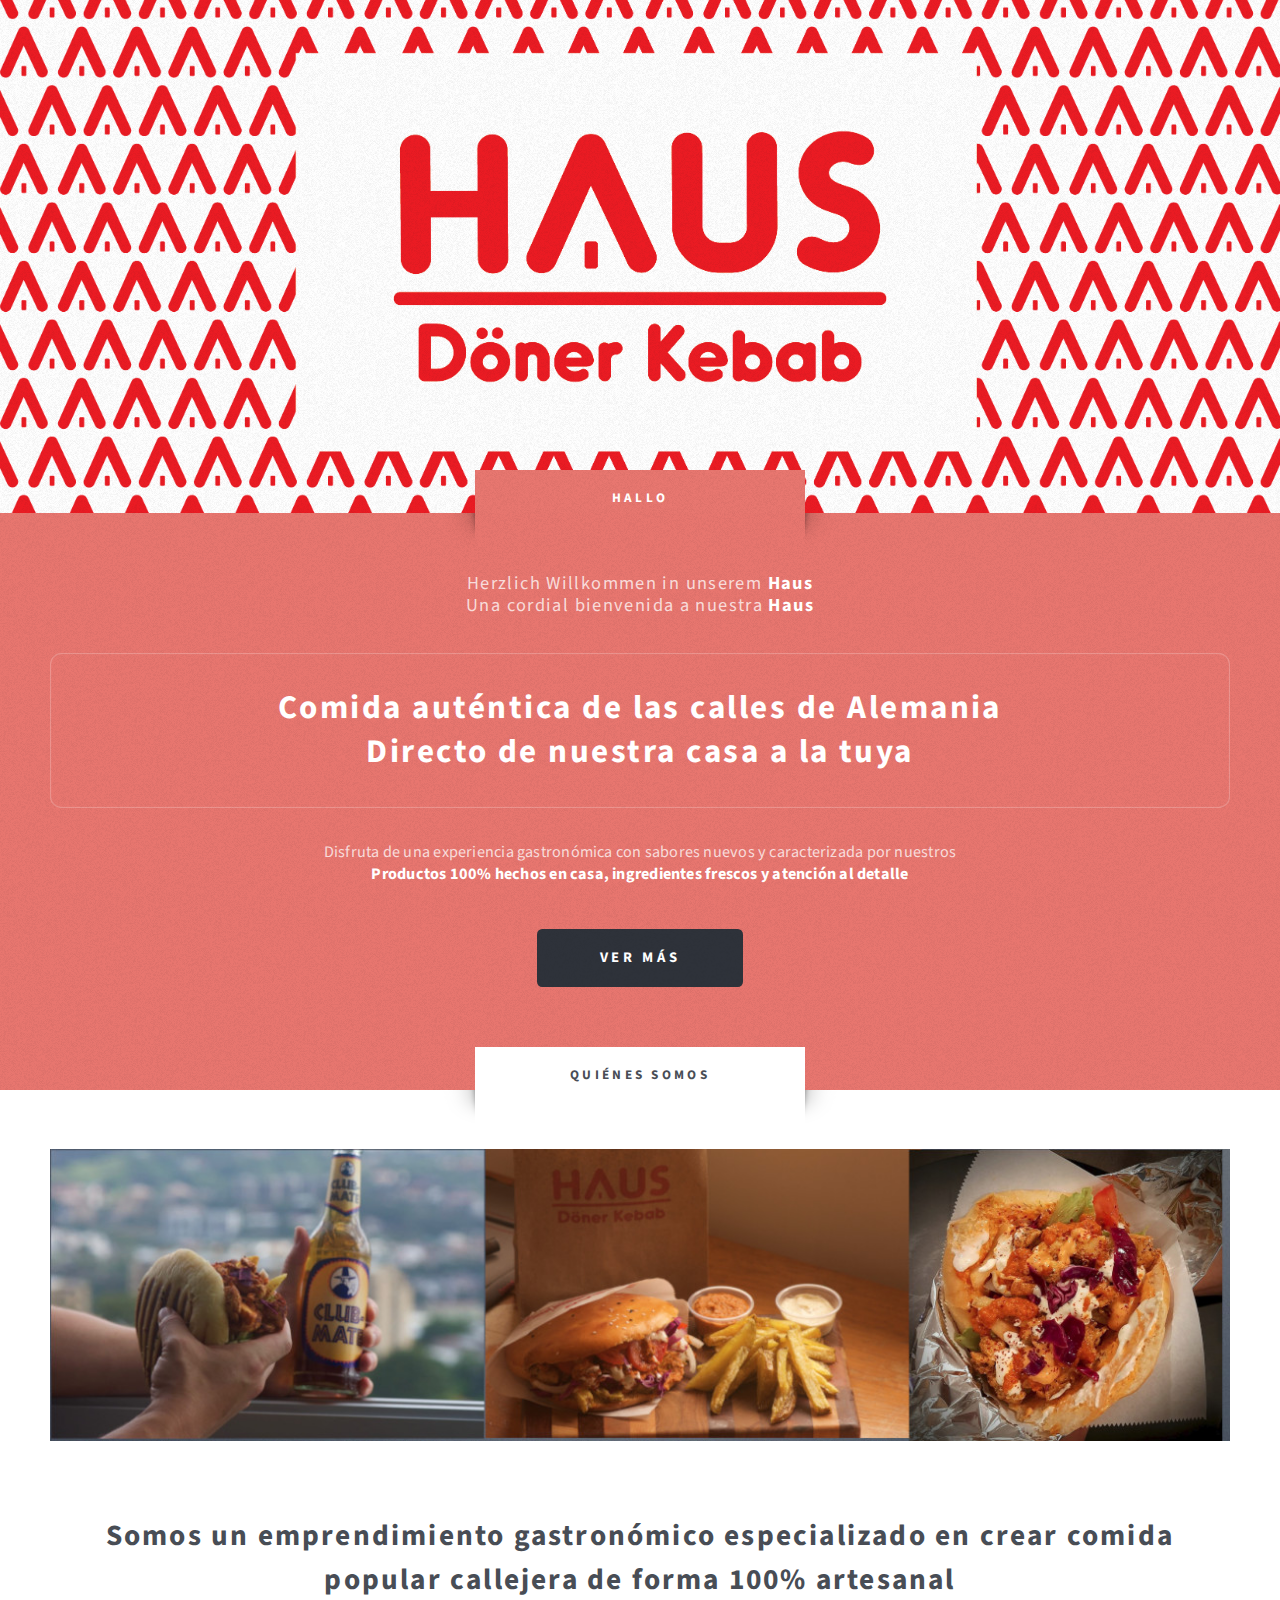
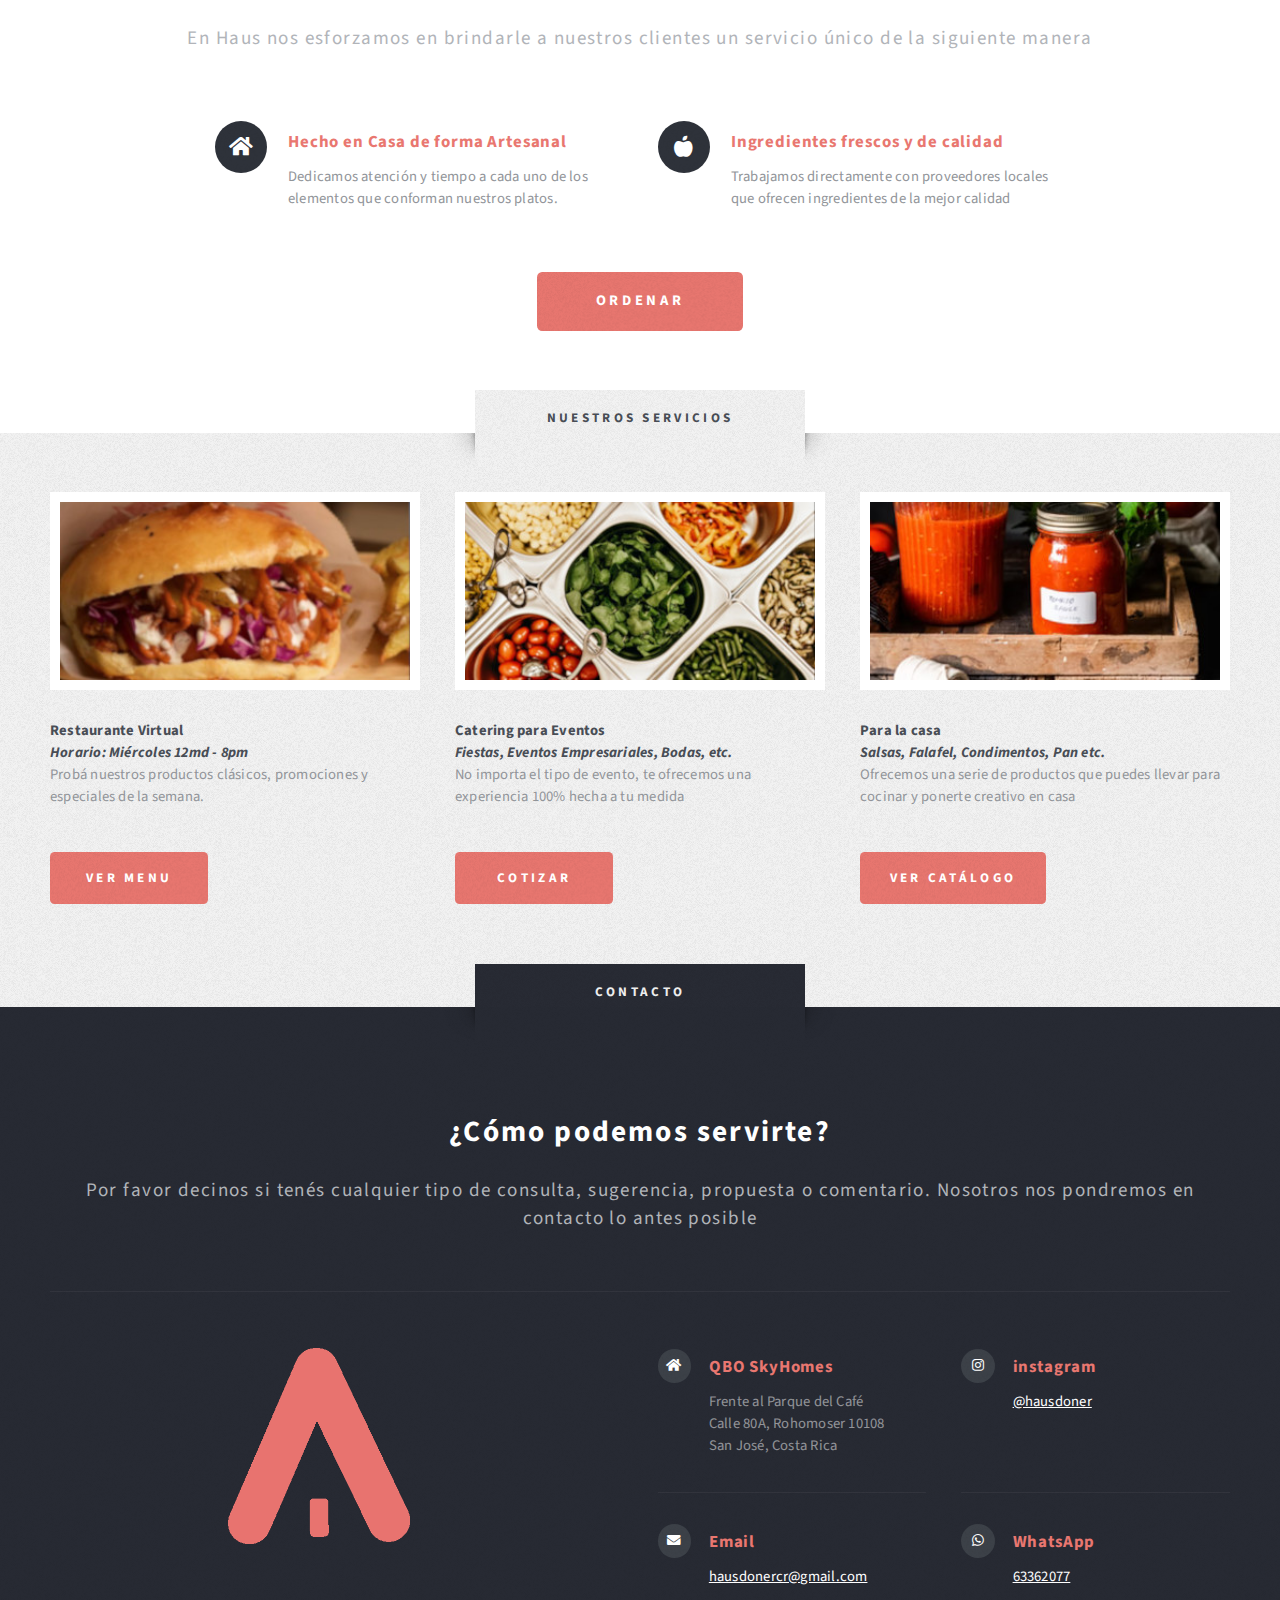
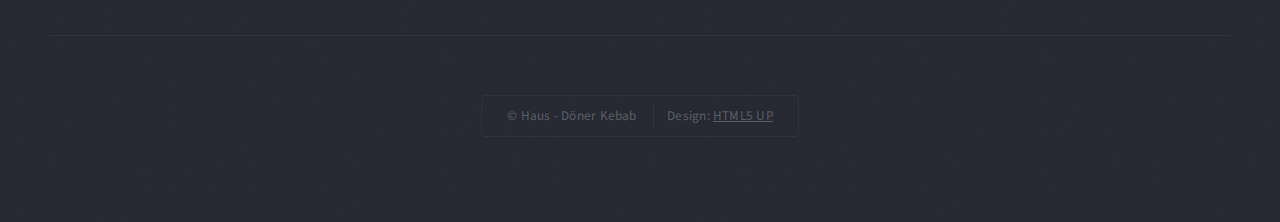
==== commit d90f4b9b: "First alpha version (TODO: Remove caca de monkey)" ====
--- a/index.html
+++ b/index.html
@@ -29,8 +29,10 @@
 				<ul>
 					<li class="current"><a href="index.html">Home</a></li>
 					<li><a href="#main">Quiénes Somos</a></li>
-					<li><a href="right-sidebar.html">Right Sidebar</a></li>
-					<li><a href="no-sidebar.html">No Sidebar</a></li>
+					<li><a href="https://hausdonerkebab.ola.click/products">Menú (Restaurante
+							Virtual)</a></li>
+					<li class="current"><a href="catering.html">Catering</a></li>
+					<li><a href="https://wa.me/c/50663362077">Catálogo</a></li>
 				</ul>
 			</nav>
 
@@ -40,8 +42,9 @@
 		<section id="intro" class="wrapper style1">
 			<div class="title">Hallo</div>
 			<div class="container">
-				<p class="style1">Herzlich Willkommen in unserem <strong>Haus</strong><br> Una muy
-					cordial bienvenida a nuestra <strong>Haus</strong></p>
+				<p class="style1">Herzlich Willkommen in unserem <strong>Haus</strong>
+					<br> Una cordial bienvenida a nuestra <strong>Haus</strong>
+				</p>
 				<p class="style2">
 					Comida auténtica de las calles de Alemania<br>
 					Directo de nuestra casa a la tuya
@@ -78,38 +81,24 @@
 						<div class="row">
 							<div class="col-6 col-12-medium">
 								<section>
-									<h3 class="icon solid fa-home">Hecho en Casa de forma Artesanal</h3>
-									<p>Dedicamos atención y tiempo a cada uno de los elementos que conforman nuestros platos.
+									<h3 class="icon solid fa-home">Hecho en Casa de
+										forma Artesanal</h3>
+									<p>Dedicamos atención y tiempo a cada uno de los
+										elementos que conforman nuestros platos.
 									</p>
 								</section>
 							</div>
 							<div class="col-6 col-12-medium">
 								<section>
-									<h3 class="icon solid fa-apple-alt">Ingredientes frescos y de calidad</h3>
-									<p>Trabajamos directamente con provedores locales que ofrecen ingredientes de la mejor calidad 
+									<h3 class="icon solid fa-apple-alt">Ingredientes
+										frescos y de calidad</h3>
+									<p>Trabajamos directamente con proveedores
+										locales que ofrecen ingredientes de la
+										mejor calidad
 									</p>
 								</section>
 							</div>
-							<div class="col-6 col-12-medium">
-								<section>
-									<h3 class="icon fa-image">Pretium phasellus
-										justo lorem</h3>
-									<p>Eget mattis at, laoreet vel et velit aliquam
-										diam ante, aliquet sit amet vulputate et
-										magna feugiat laoreet vel velit lorem.
-									</p>
-								</section>
-							</div>
-							<div class="col-6 col-12-medium">
-								<section>
-									<h3 class="icon solid fa-cog">Tempus sed pretium
-										orci</h3>
-									<p>Eget mattis at, laoreet vel et velit aliquam
-										diam ante, aliquet sit amet vulputate et
-										magna feugiat laoreet vel velit lorem.
-									</p>
-								</section>
-							</div>
+
 
 						</div>
 					</div>
@@ -147,11 +136,14 @@
 							<a href="#" class="image featured"><img src="images/buffet1.jpg"
 									alt="" /></a>
 							<h3><a href="#">Catering para Eventos</a></h3>
-							<p><em><strong>Fiestas, Eventos Empresariales, Bodas, etc. </strong></em><br>
-							No importa el tipo de evento, te ofrecemos una experiencia 100% hecha a tu medida
+							<p><em><strong>Fiestas, Eventos Empresariales, Bodas, etc.
+									</strong></em><br>
+								No importa el tipo de evento, te ofrecemos una
+								experiencia 100% hecha a tu medida
 							</p>
 							<ul class="actions">
-								<li><a href="#" class="button style1">Cotizar</a></li>
+								<li><a href="catering.html"
+										class="button style1">Cotizar</a></li>
 							</ul>
 						</section>
 					</div>
--- a/assets/css/main.css
+++ b/assets/css/main.css
@@ -1517,6 +1517,8 @@
 	form input[type="text"],
 	form input[type="email"],
 	form input[type="password"],
+	form input[type="date"],
+	form input[type="number"],
 	form select,
 	form textarea {
 		-moz-transition: all .25s ease-in-out;
@@ -1536,6 +1538,8 @@
 		form input[type="text"]:focus,
 		form input[type="email"]:focus,
 		form input[type="password"]:focus,
+		form input[type="date"]:focus,
+		form input[type="number"]:focus,
 		form select:focus,
 		form textarea:focus {
 			background: #f8f8f8;
@@ -2289,6 +2293,8 @@
 
 		#footer form input[type="text"],
 		#footer form input[type="email"],
+		#footer form input[type="date"],
+		#footer form input[type="number"],
 		#footer form input[type="password"],
 		#footer form select,
 		#footer form textarea {
@@ -2298,6 +2304,8 @@
 
 			#footer form input[type="text"]:focus,
 			#footer form input[type="email"]:focus,
+			#footer form input[type="date"]:focus,
+			#footer form input[type="number"]:focus,
 			#footer form input[type="password"]:focus,
 			#footer form select:focus,
 			#footer form textarea:focus {
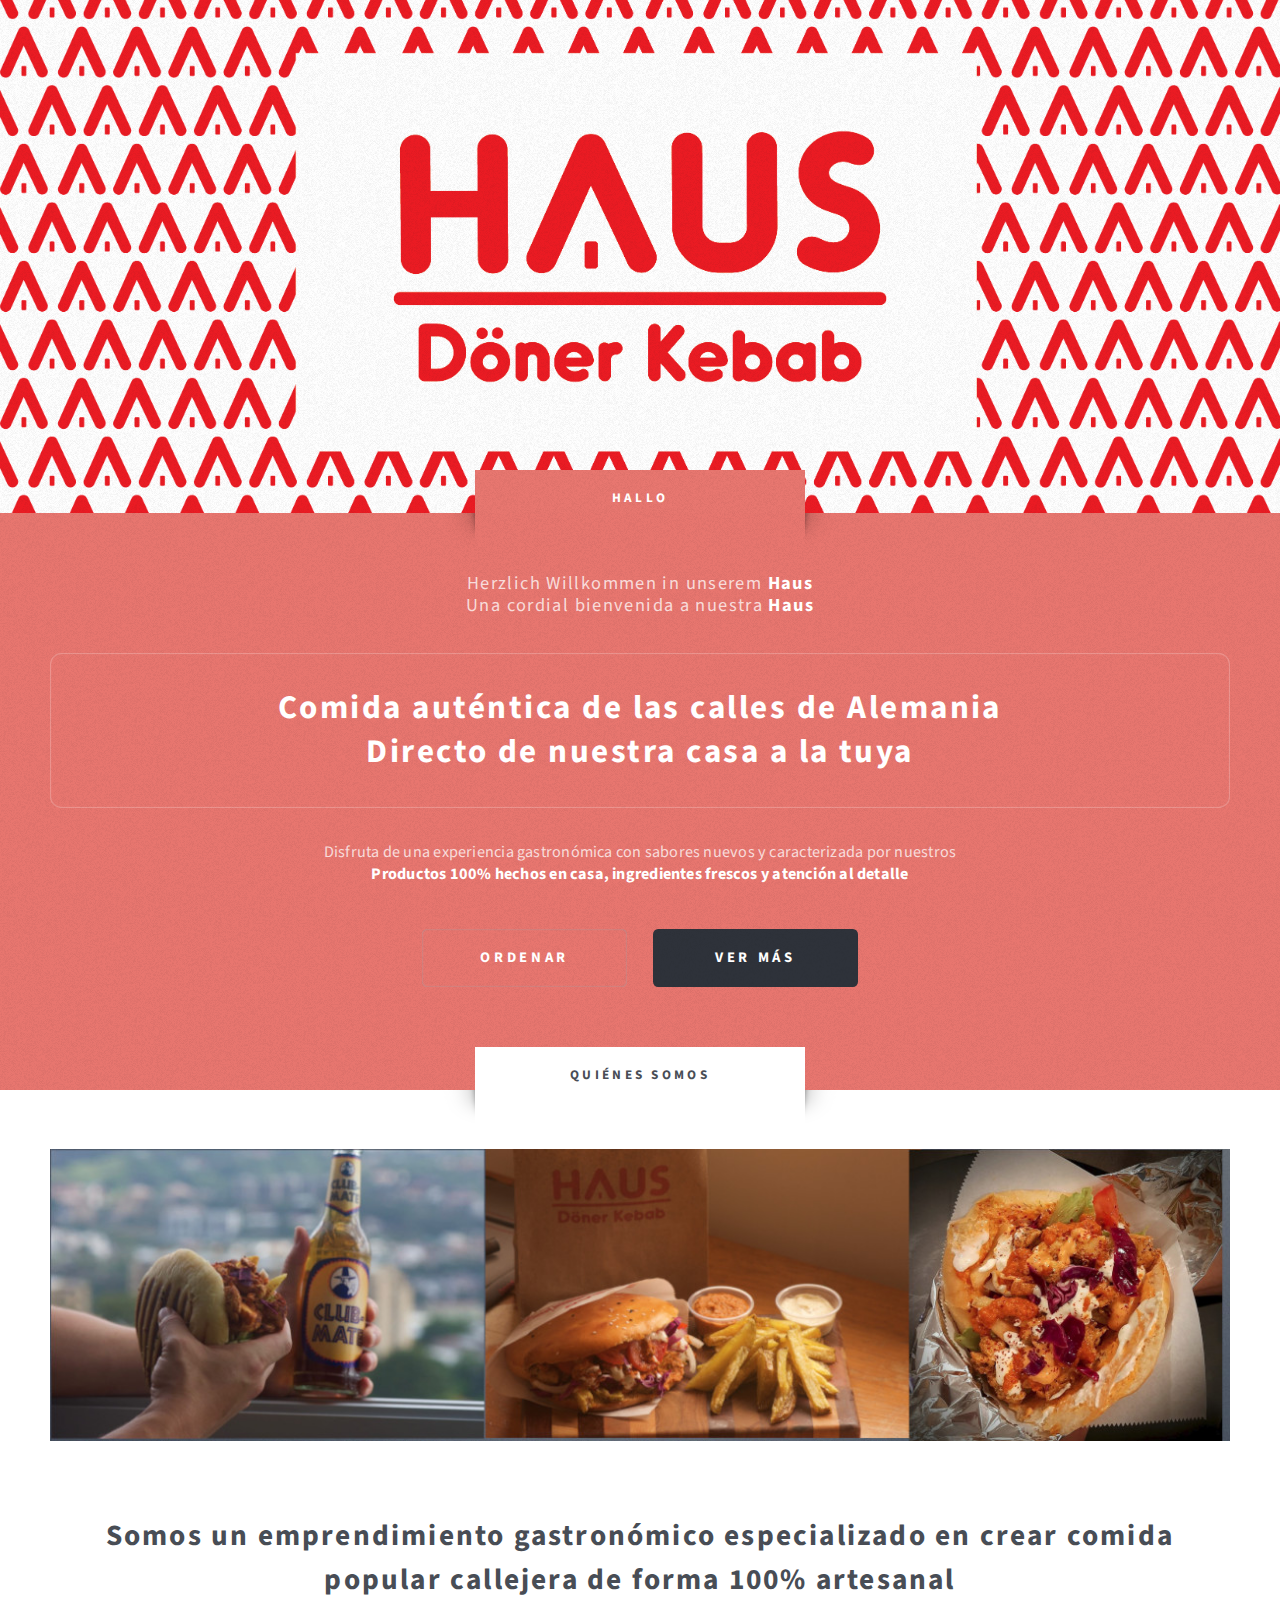
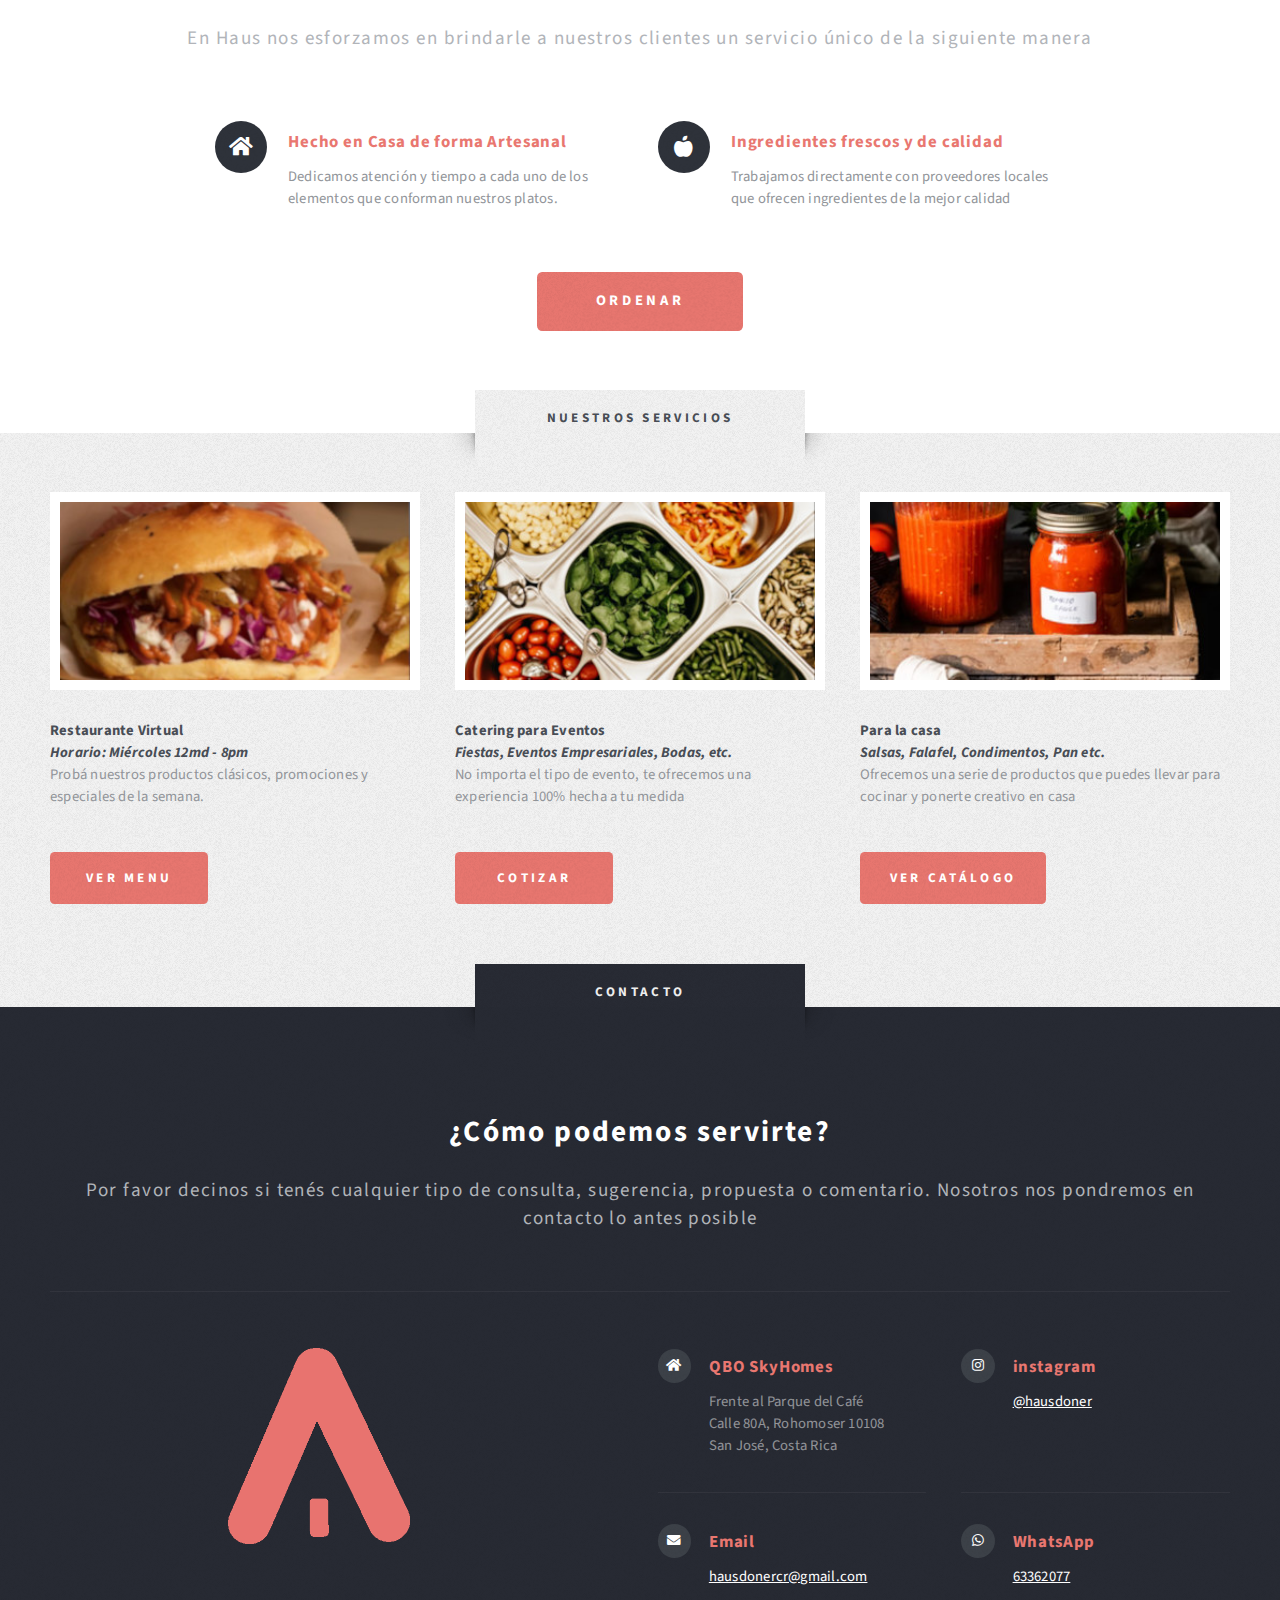
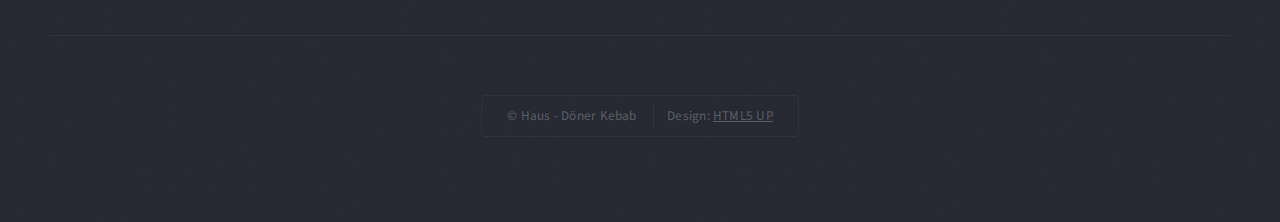
==== commit 54c17ece: "Update index.html" ====
--- a/index.html
+++ b/index.html
@@ -56,6 +56,7 @@
 						detalle</strong>
 				</p>
 				<ul class="actions">
+					<li><a href="https://hausdonerkebab.ola.click/products" class="button style2 large">Ordenar</a></li>
 					<li><a href="#main" class="button style3 large">Ver más</a></li>
 				</ul>
 			</div>
@@ -257,4 +258,4 @@
 
 </body>
 
-</html>+</html>
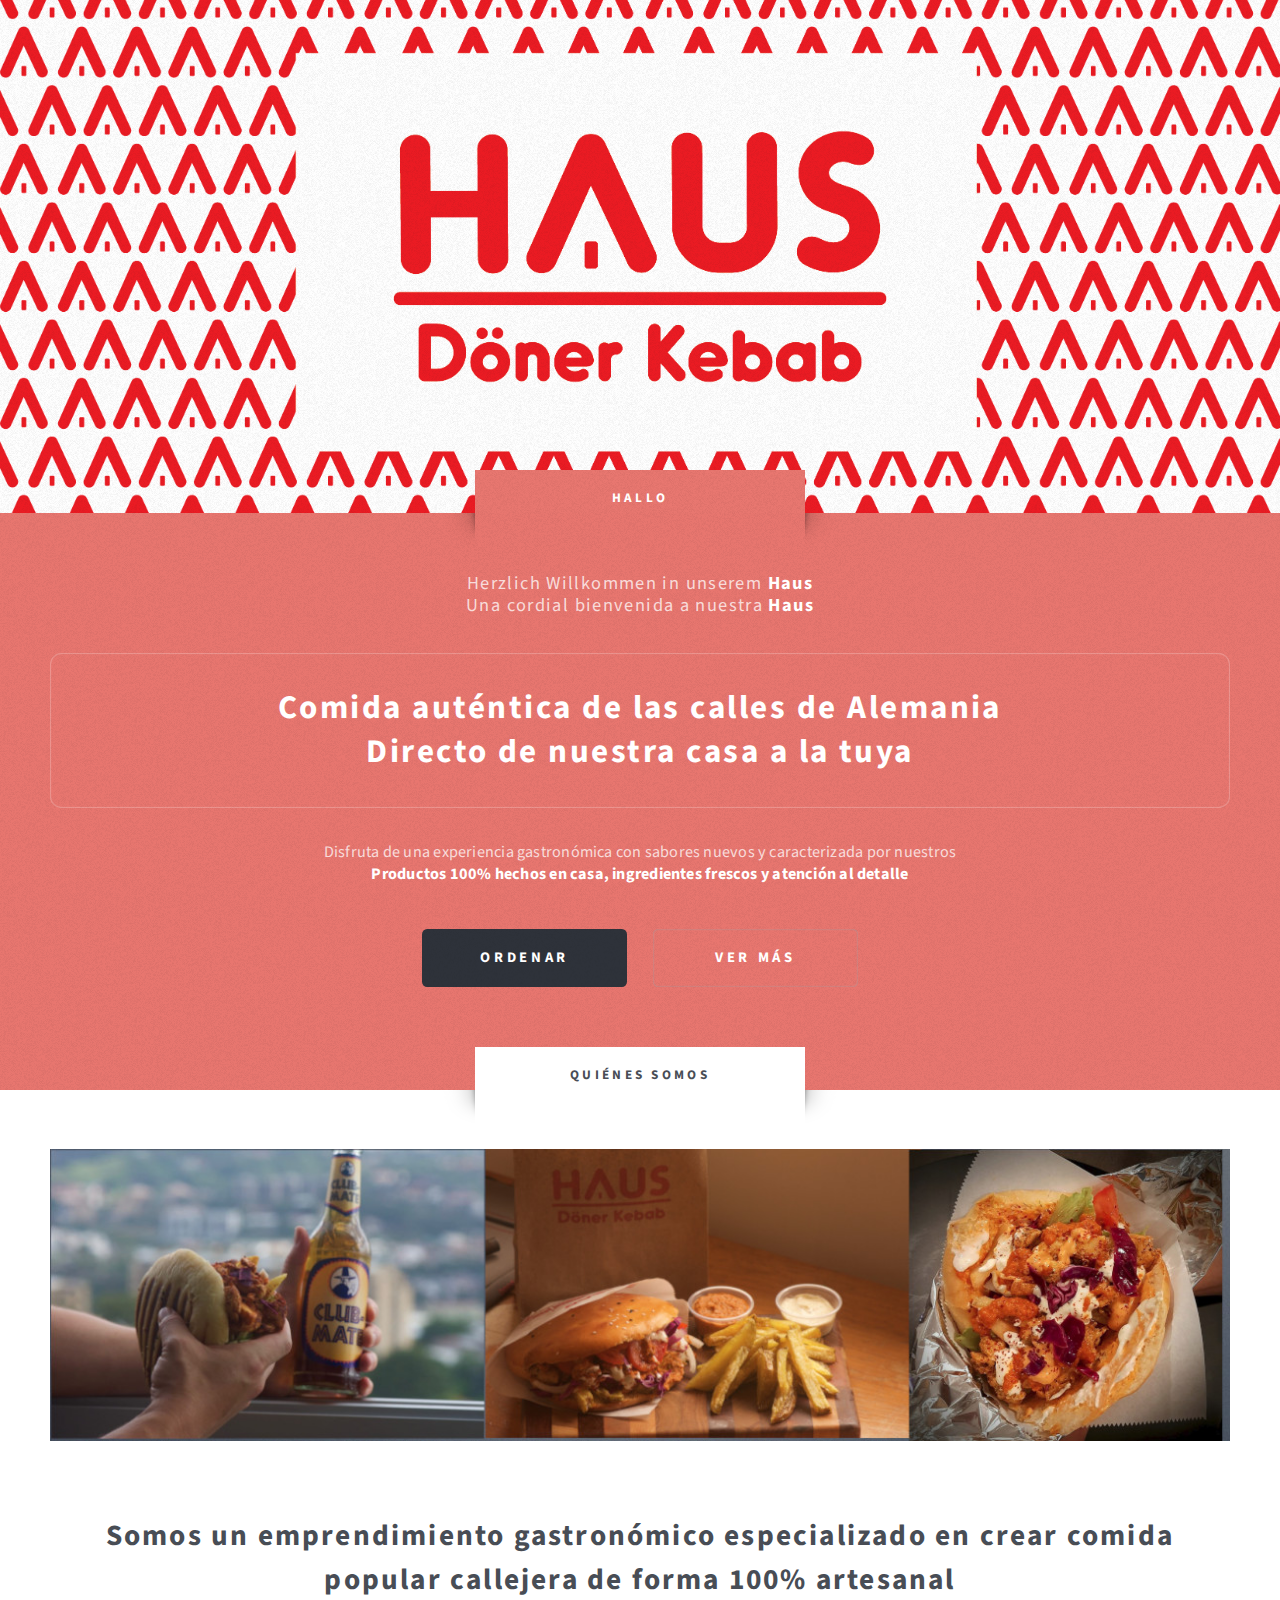
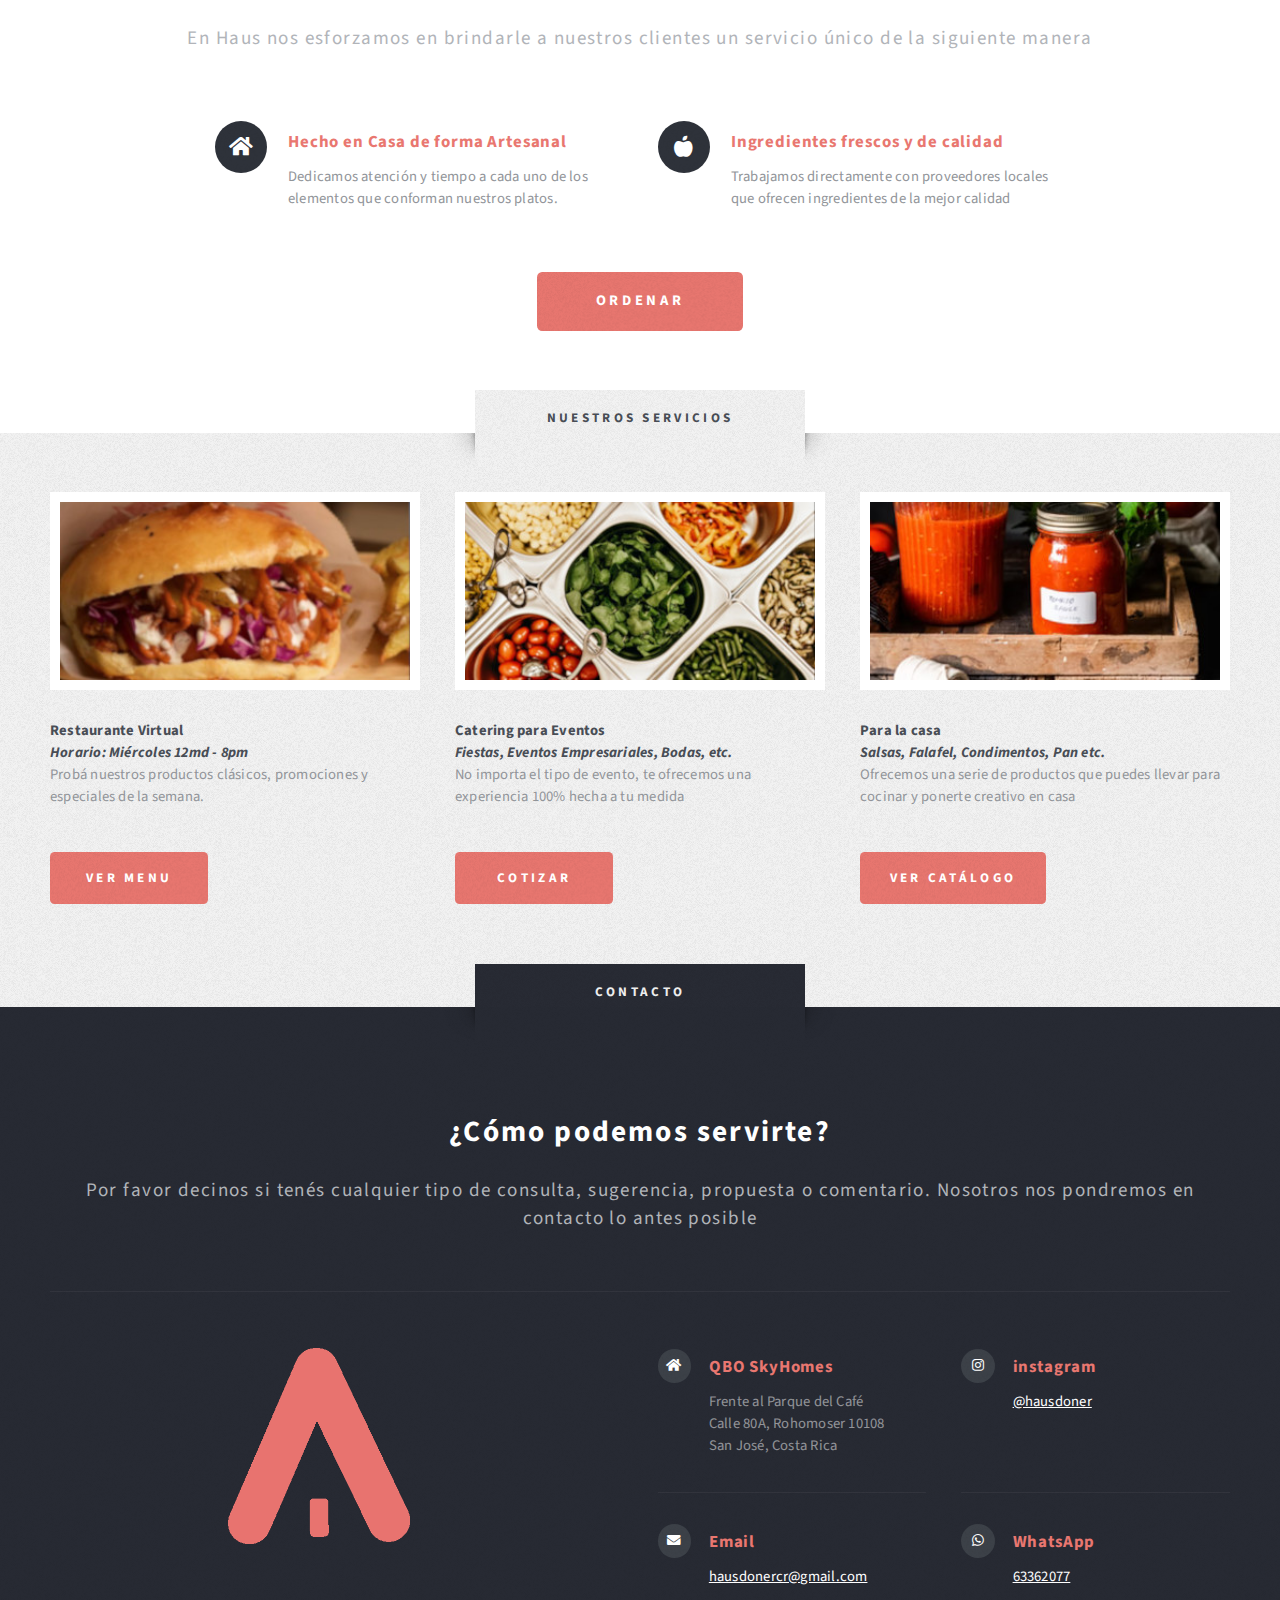
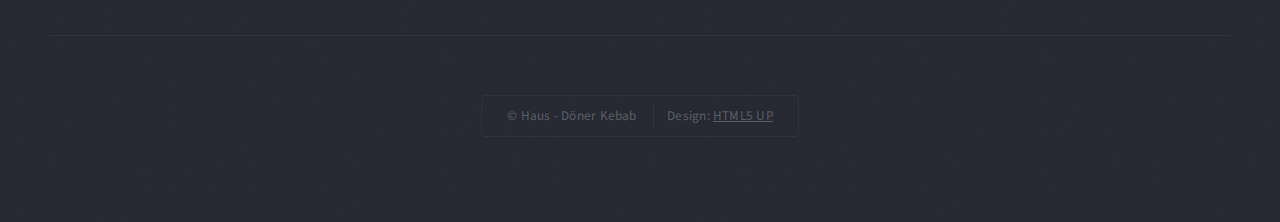
==== commit f5913dc0: "Update index.html" ====
--- a/index.html
+++ b/index.html
@@ -56,8 +56,8 @@
 						detalle</strong>
 				</p>
 				<ul class="actions">
-					<li><a href="https://hausdonerkebab.ola.click/products" class="button style2 large">Ordenar</a></li>
-					<li><a href="#main" class="button style3 large">Ver más</a></li>
+					<li><a href="https://hausdonerkebab.ola.click/products" class="button style3 large">Ordenar</a></li>
+					<li><a href="#main" class="button style2 large">Ver más</a></li>
 				</ul>
 			</div>
 		</section <!-- Main -->
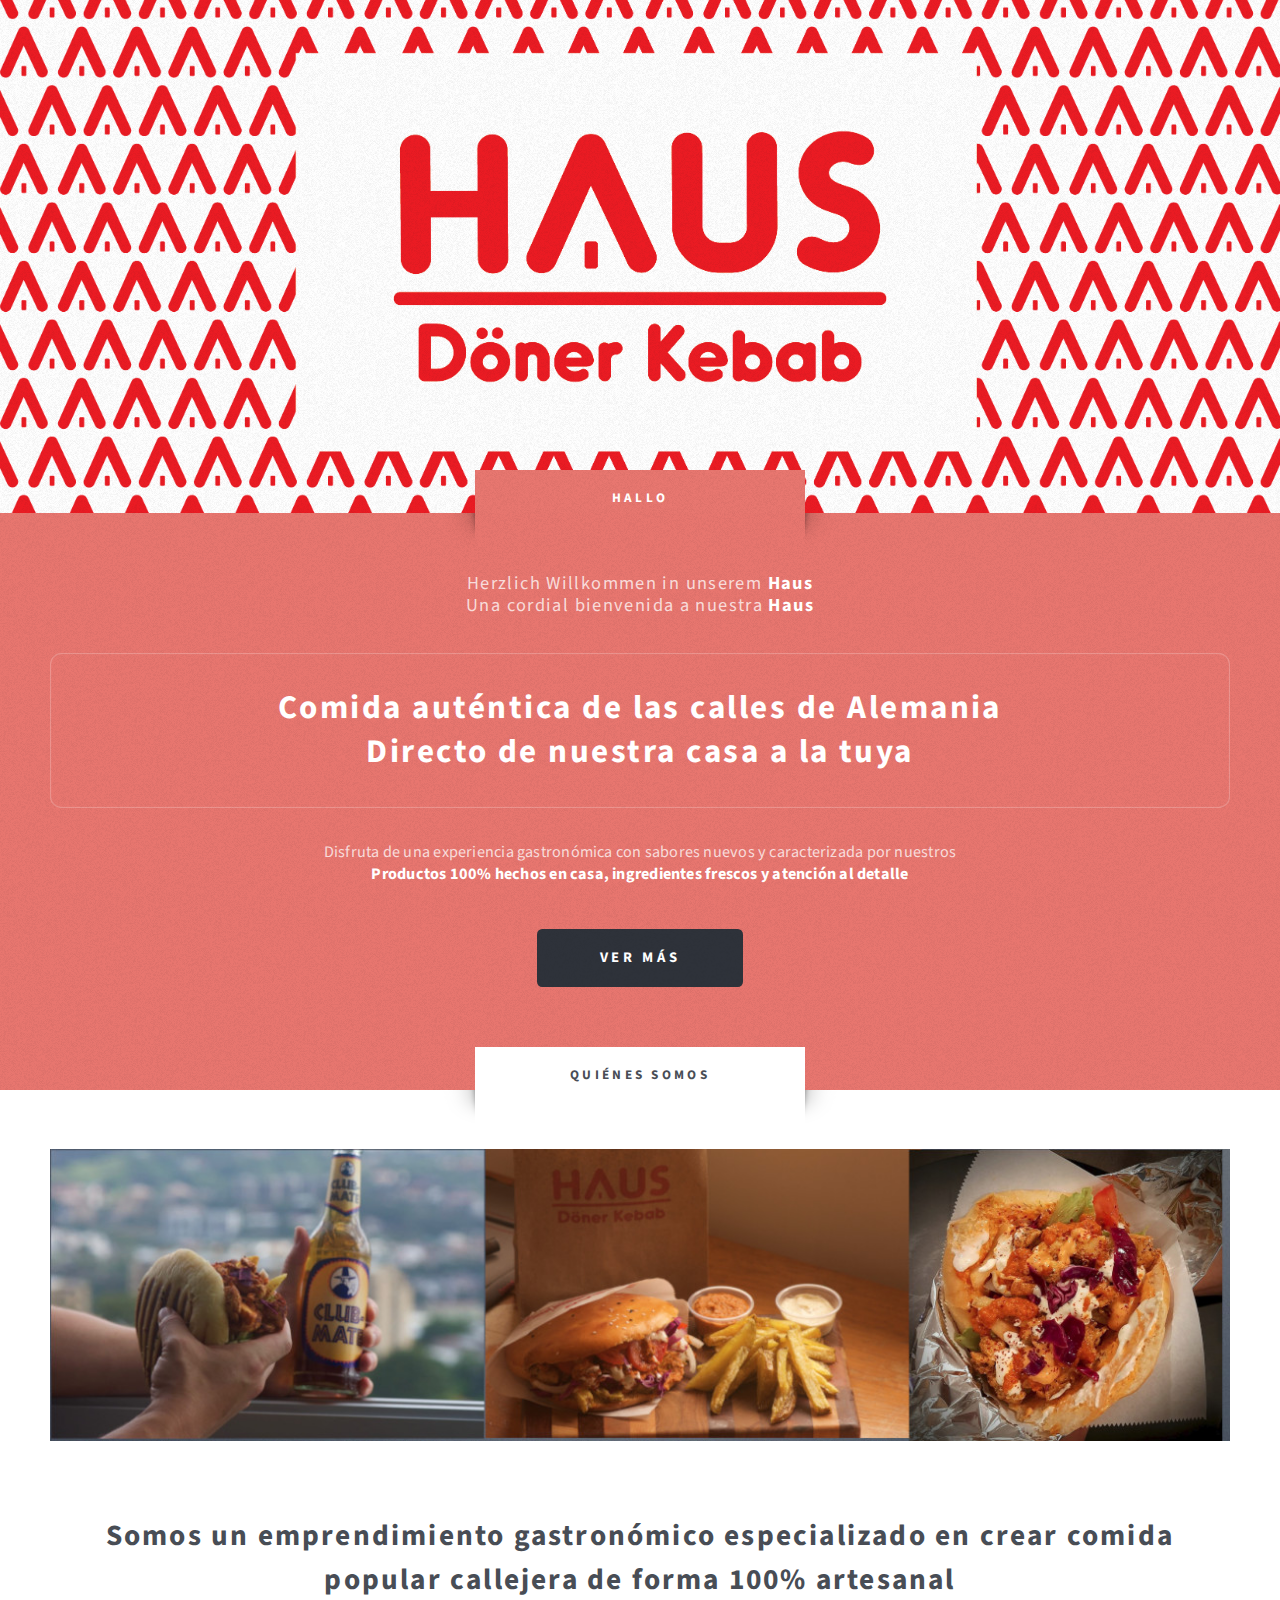
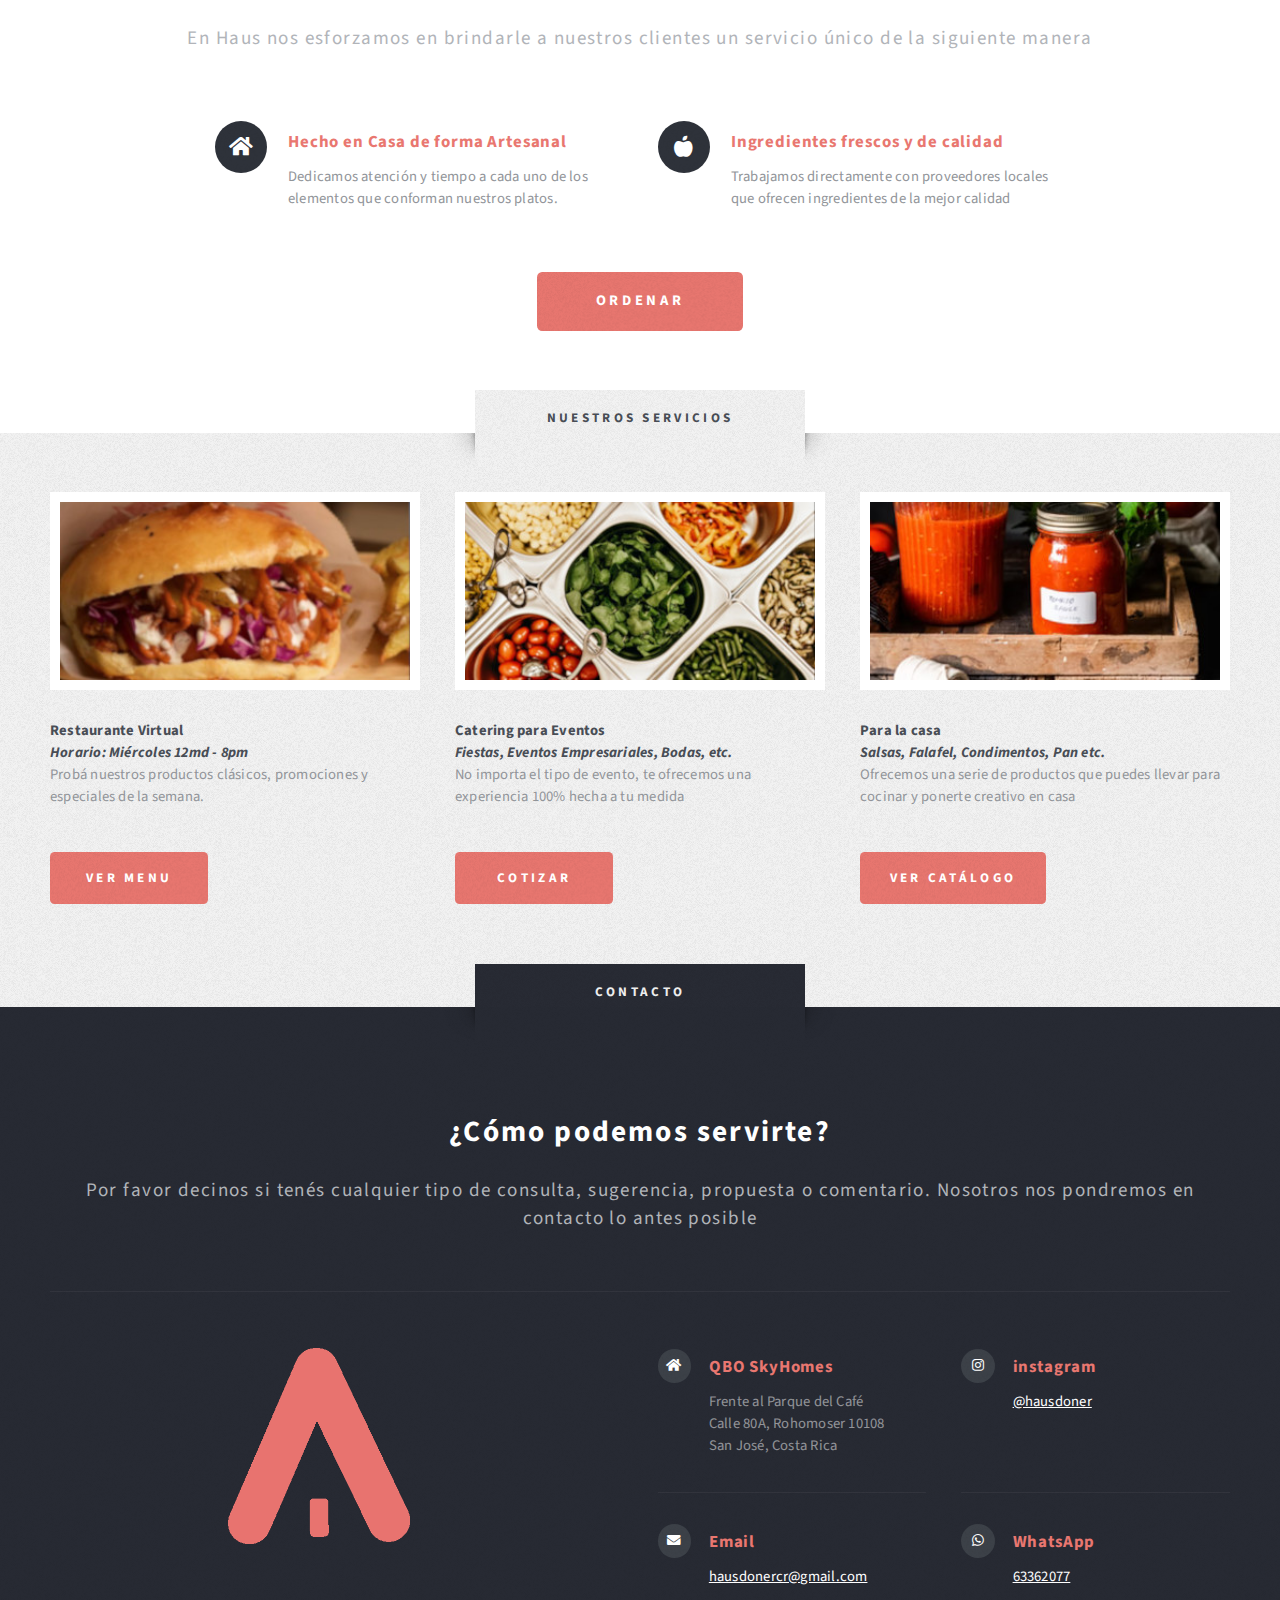
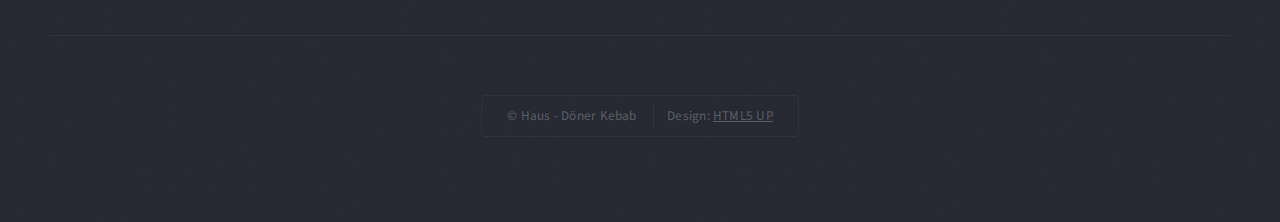
==== commit d37b50d0: "Update index.html" ====
--- a/index.html
+++ b/index.html
@@ -56,8 +56,7 @@
 						detalle</strong>
 				</p>
 				<ul class="actions">
-					<li><a href="https://hausdonerkebab.ola.click/products" class="button style3 large">Ordenar</a></li>
-					<li><a href="#main" class="button style2 large">Ver más</a></li>
+					<li><a href="#main" class="button style3 large">Ver más</a></li>
 				</ul>
 			</div>
 		</section <!-- Main -->
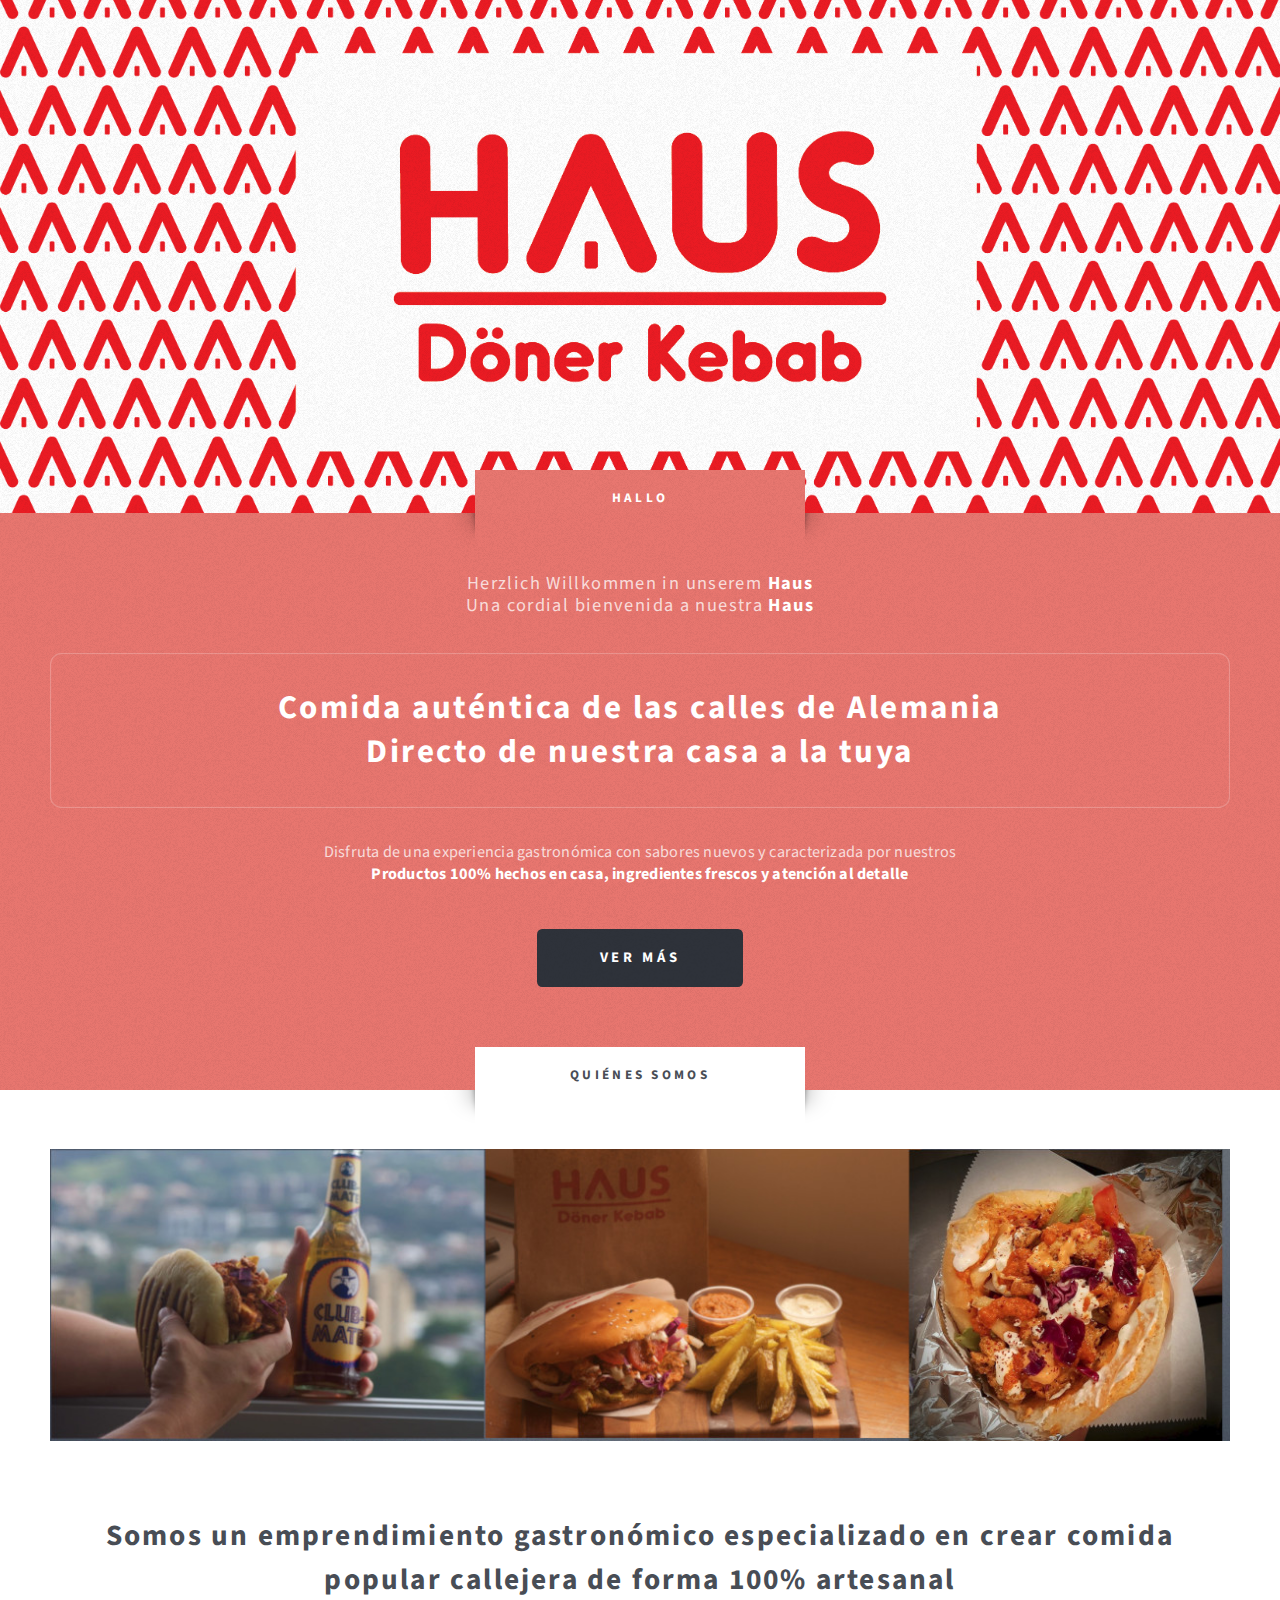
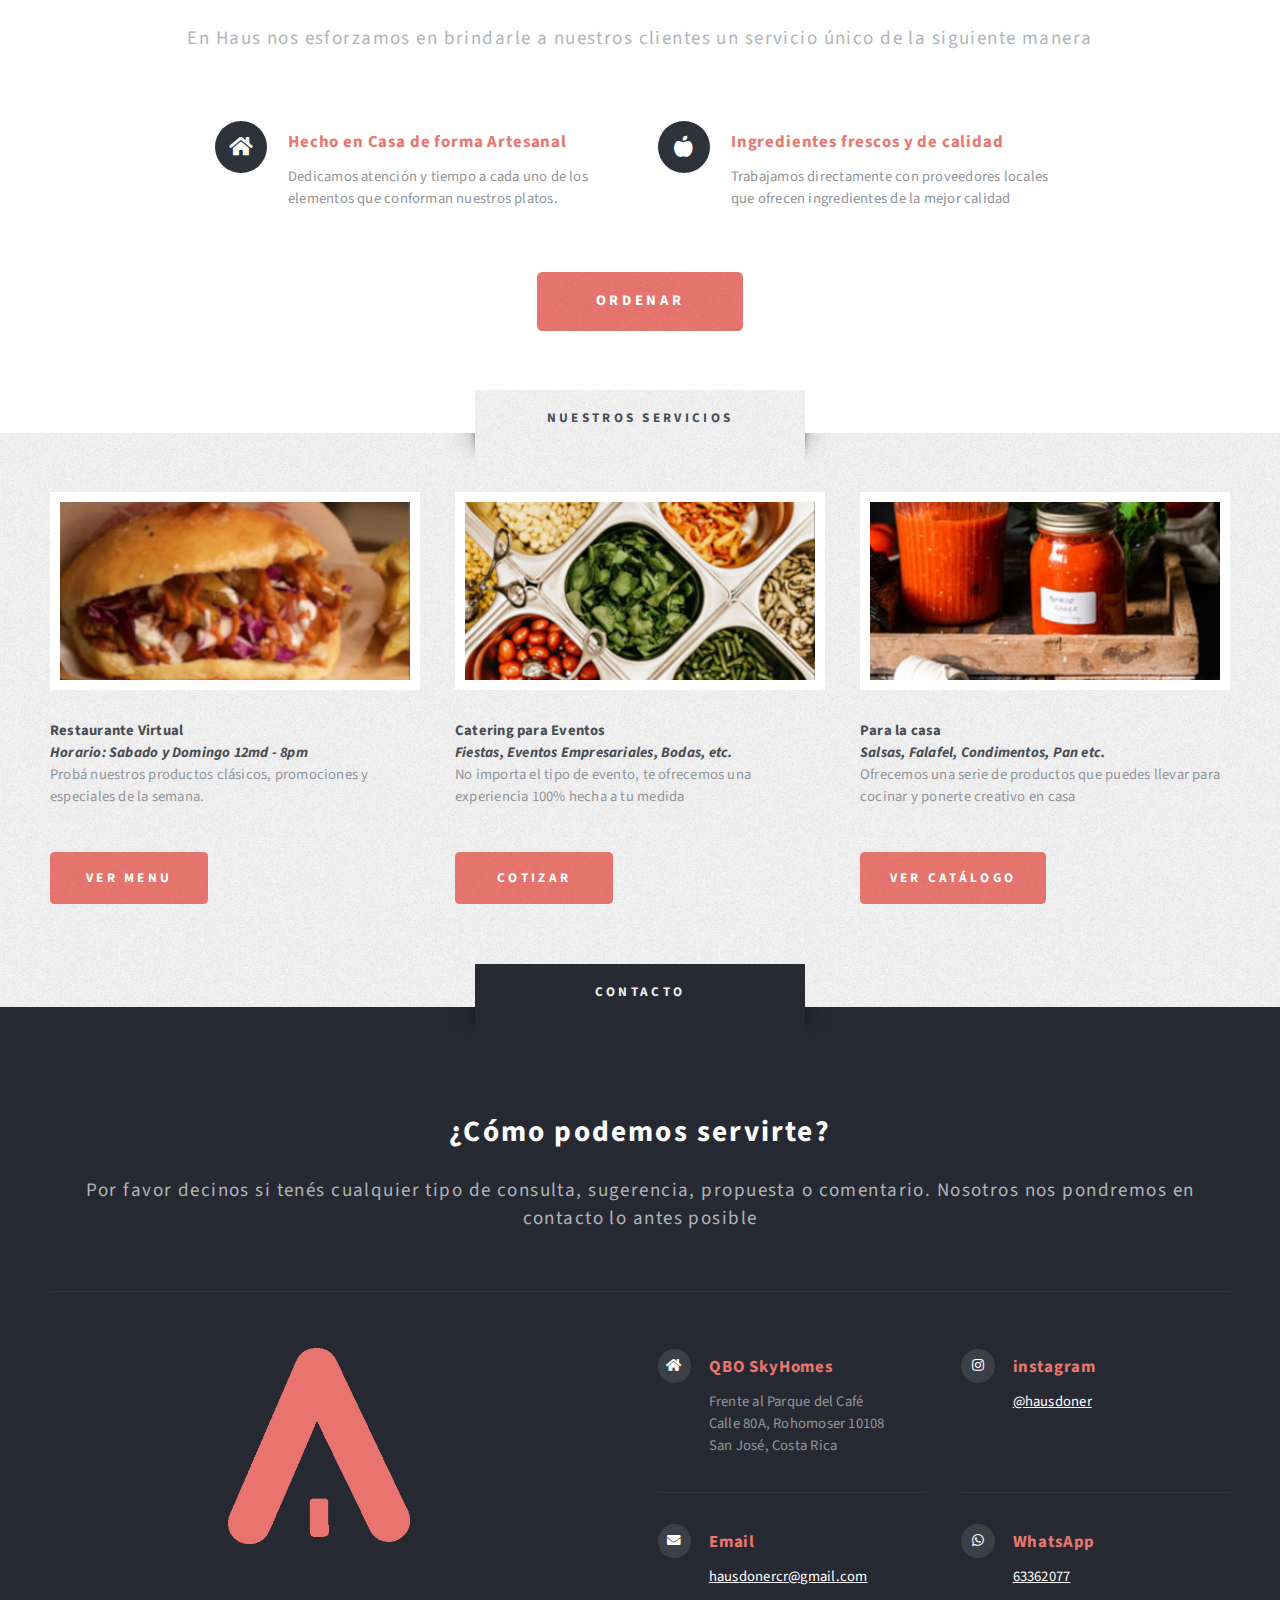
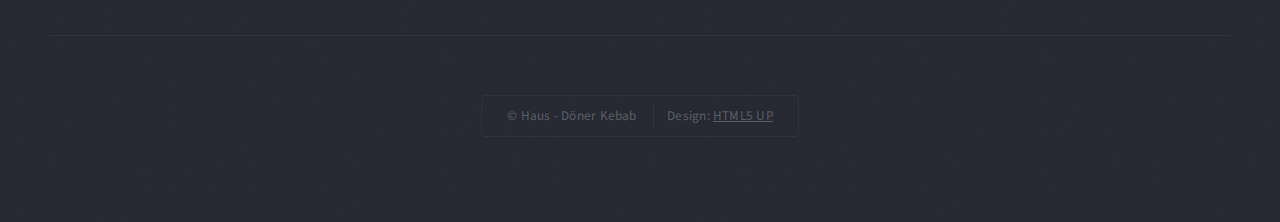
==== commit fb18586b: "updated horario" ====
--- a/index.html
+++ b/index.html
@@ -121,7 +121,7 @@
 									alt="" /></a>
 							<h3><a href="https://hausdonerkebab.ola.click/products">Restaurante
 									Virtual</a></h3>
-							<p><em><strong>Horario: Miércoles 12md - 8pm</strong></em>
+							<p><em><strong>Horario: Sabado y Domingo 12md - 8pm</strong></em>
 								<br>Probá nuestros productos clásicos, promociones y
 								especiales de la semana.<br>
 							</p>
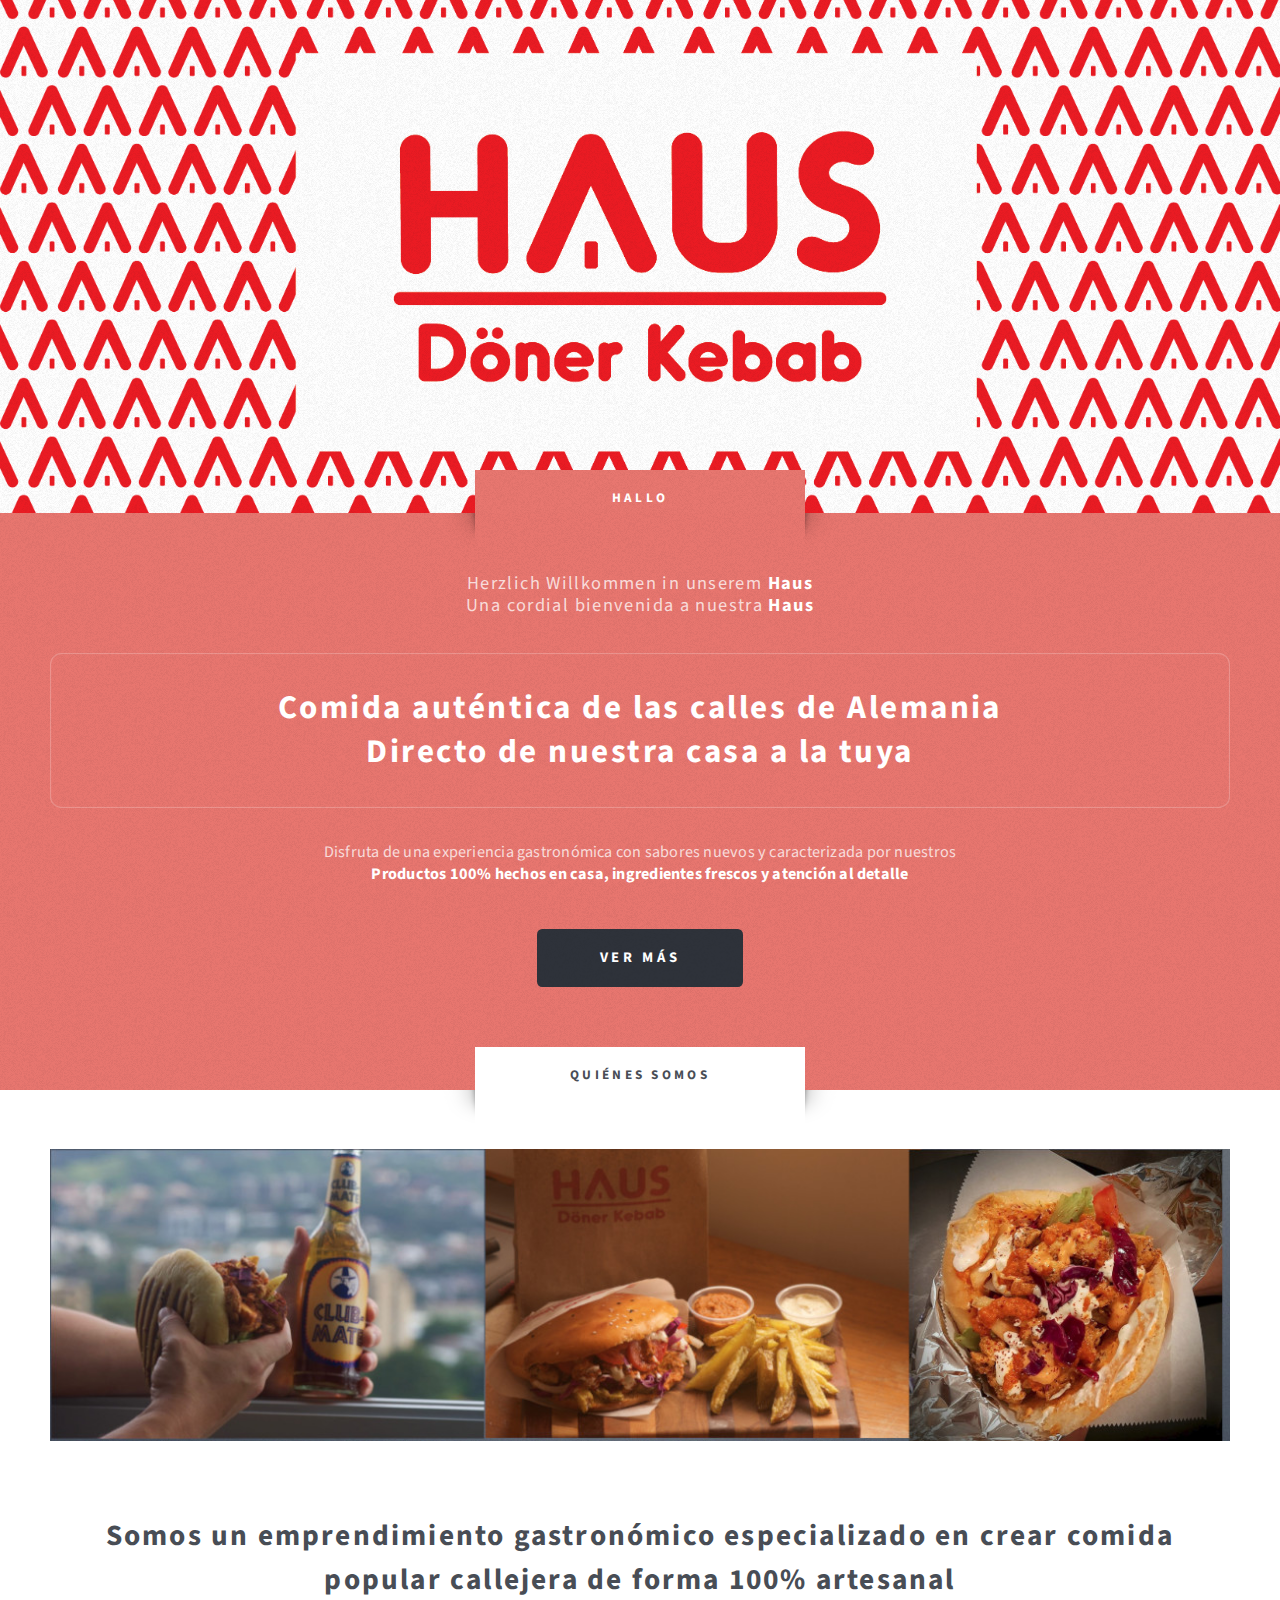
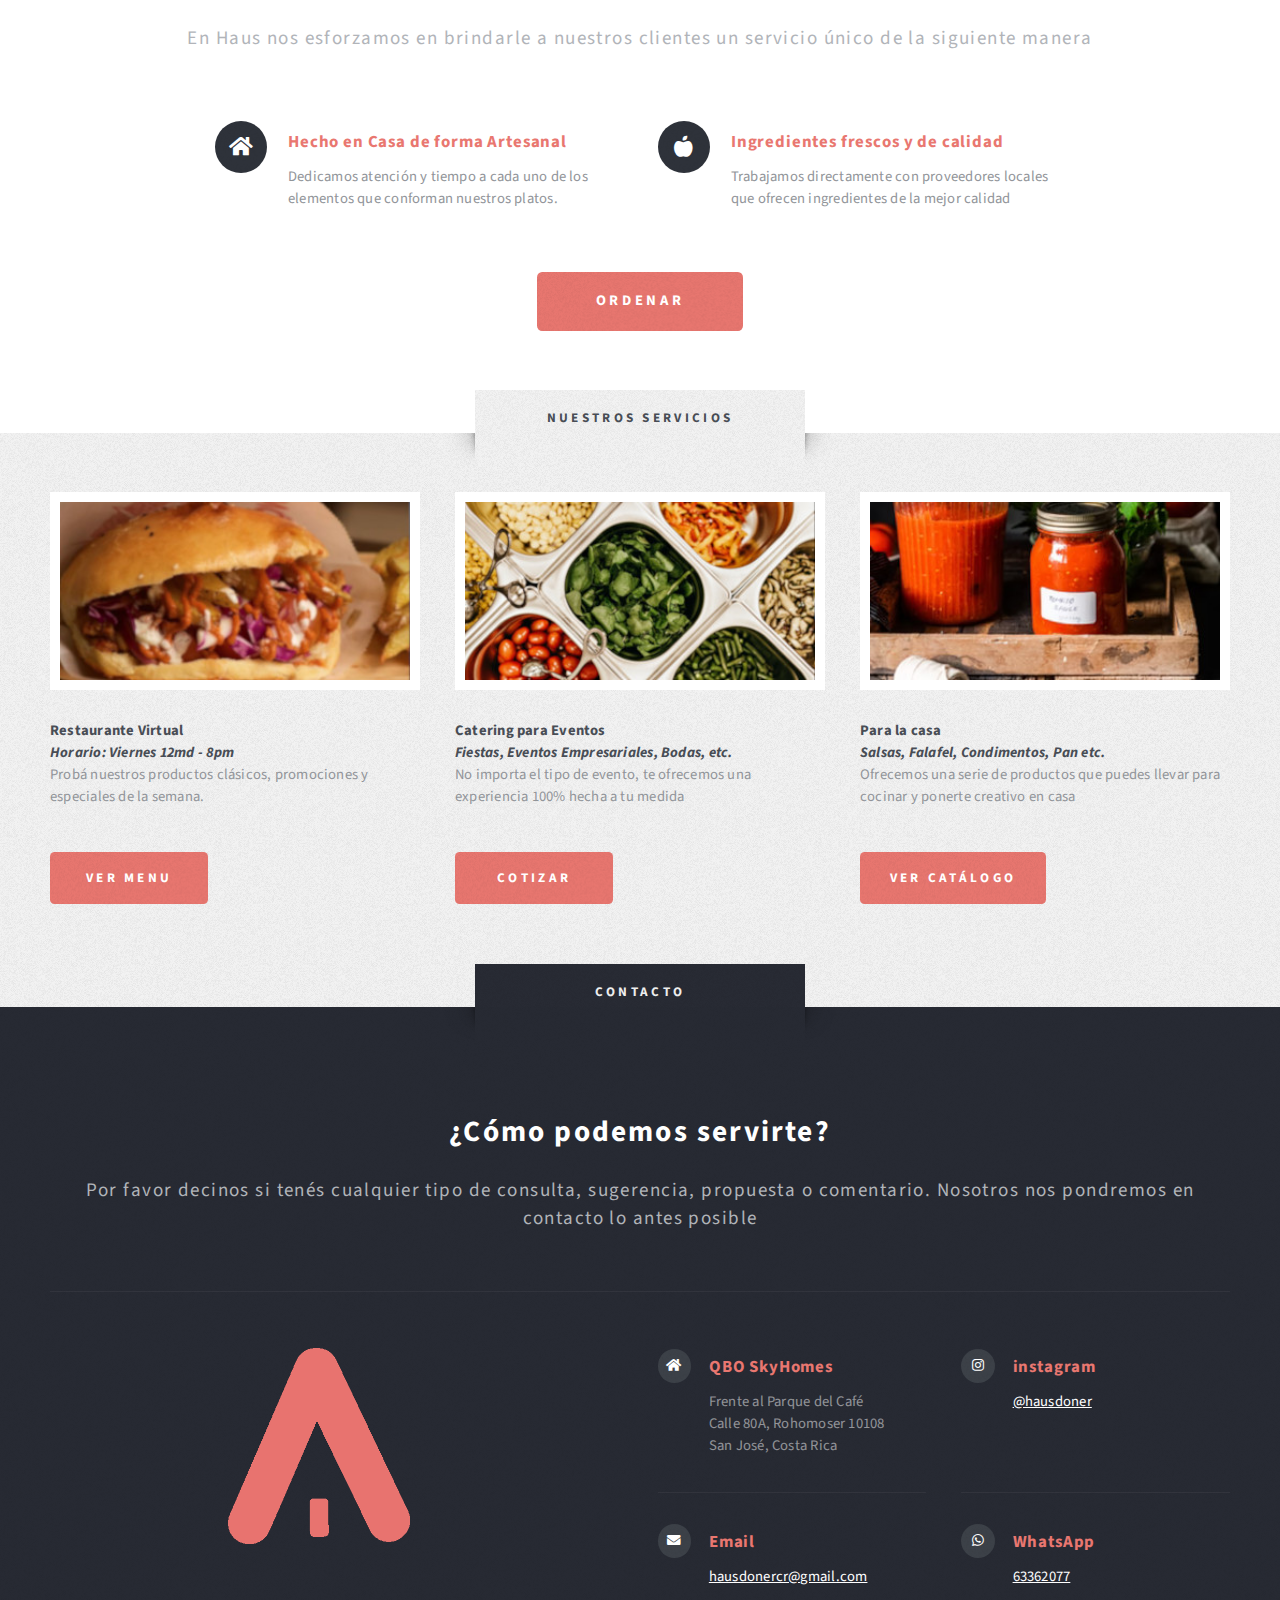
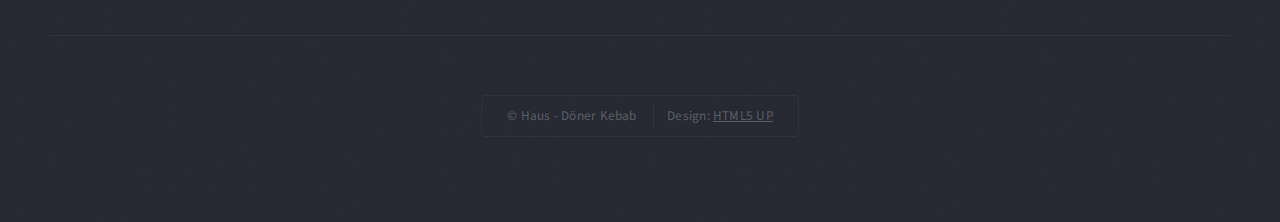
==== commit 1118347a: "Update index.html" ====
--- a/index.html
+++ b/index.html
@@ -121,7 +121,7 @@
 									alt="" /></a>
 							<h3><a href="https://hausdonerkebab.ola.click/products">Restaurante
 									Virtual</a></h3>
-							<p><em><strong>Horario: Sabado y Domingo 12md - 8pm</strong></em>
+							<p><em><strong>Horario: Viernes 12md - 8pm</strong></em>
 								<br>Probá nuestros productos clásicos, promociones y
 								especiales de la semana.<br>
 							</p>
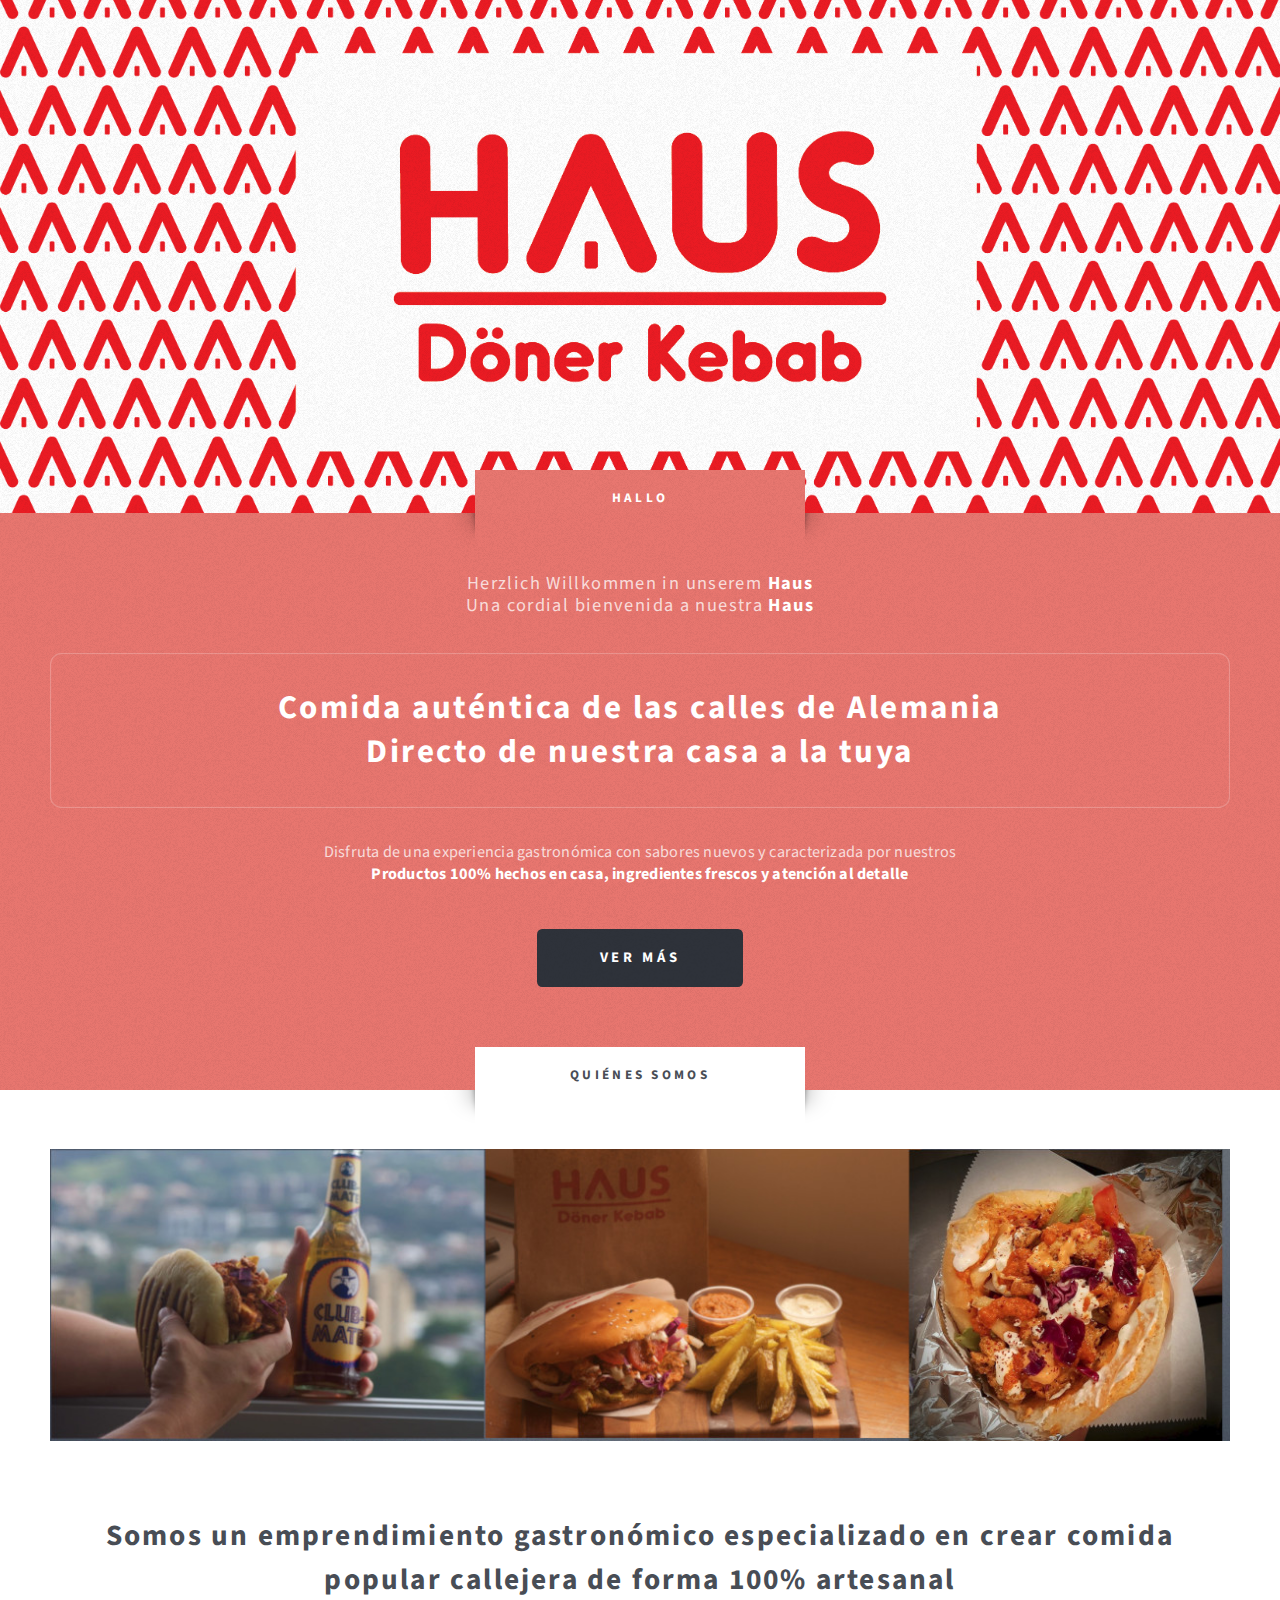
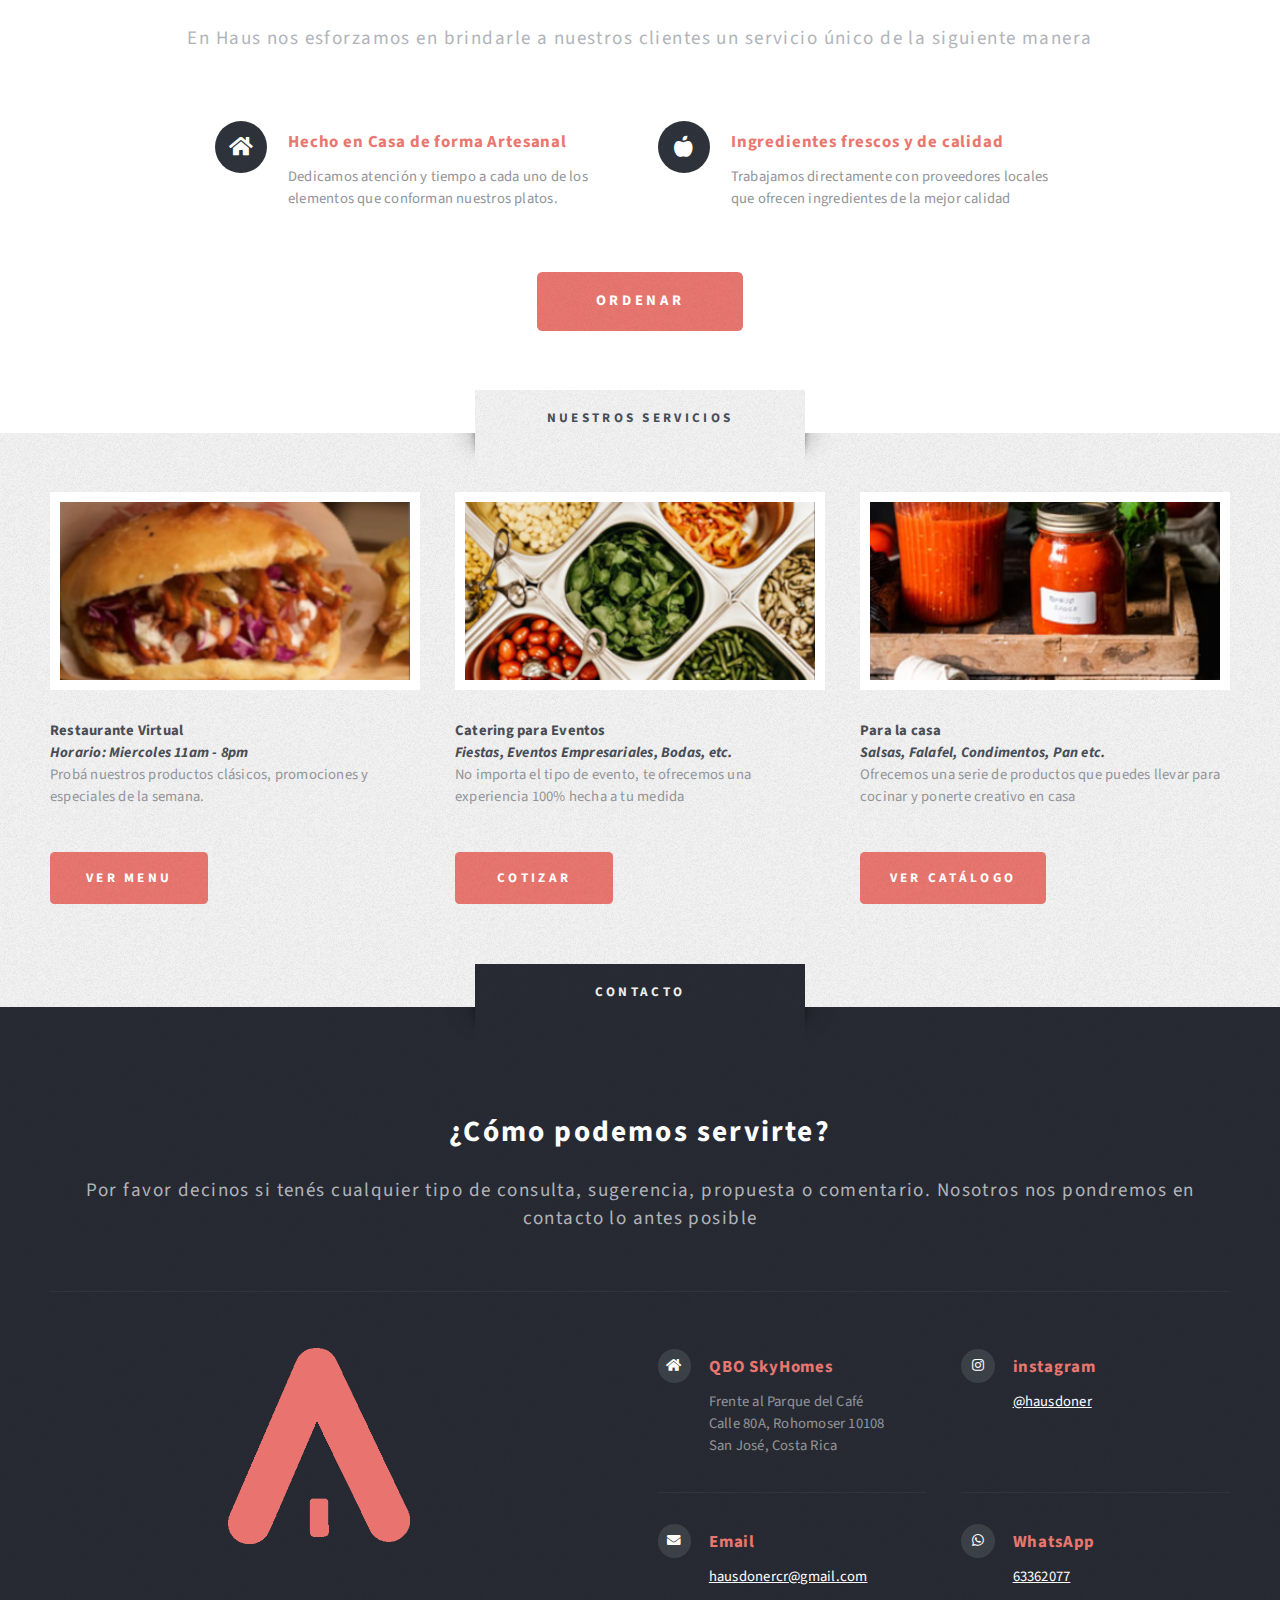
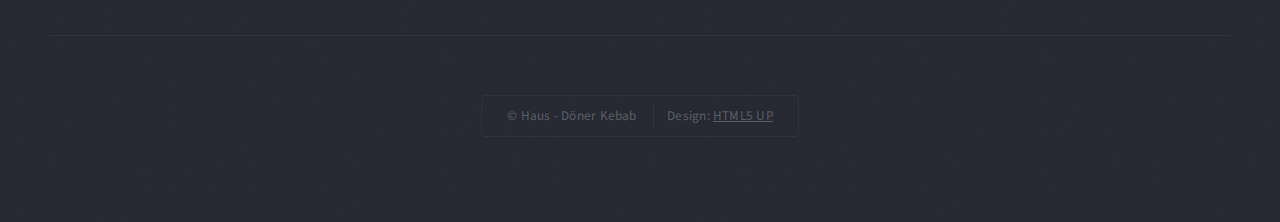
==== commit f2a7ffd3: "Update index.html" ====
--- a/index.html
+++ b/index.html
@@ -121,7 +121,7 @@
 									alt="" /></a>
 							<h3><a href="https://hausdonerkebab.ola.click/products">Restaurante
 									Virtual</a></h3>
-							<p><em><strong>Horario: Viernes 12md - 8pm</strong></em>
+							<p><em><strong>Horario: Miercoles 11am - 8pm</strong></em>
 								<br>Probá nuestros productos clásicos, promociones y
 								especiales de la semana.<br>
 							</p>
